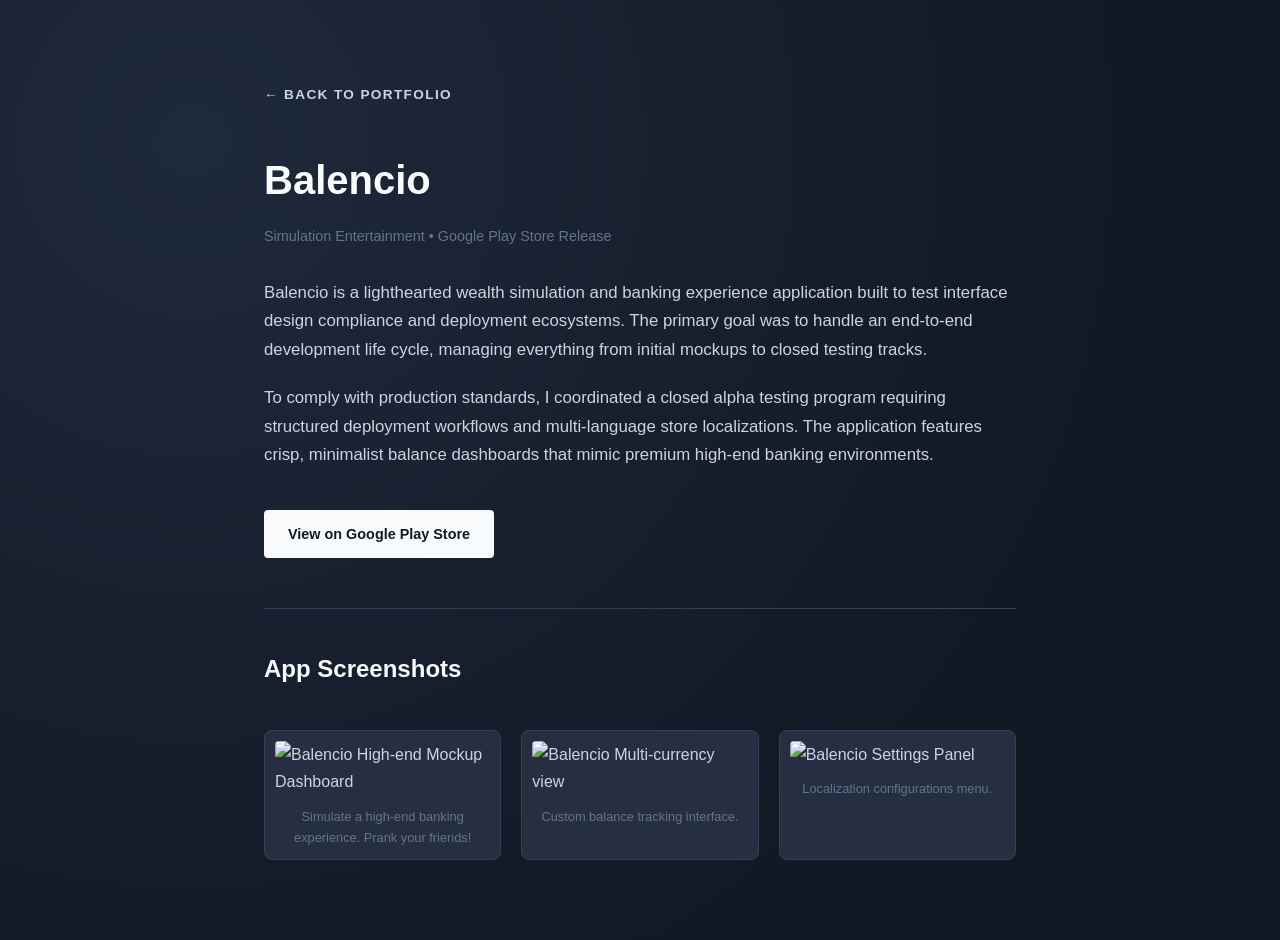
==== balencio.html @ e3d84a9b "Update balencio.html" ====
<!DOCTYPE html>
<html lang="en">
<head>
    <meta charset="UTF-8">
    <meta name="viewport" content="width=device-width, initial-scale=1.0">
    <title>Balencio — Project Detail</title>
    <link rel="stylesheet" href="style.css">
    <style>
        /* Specific overrides for single project pages */
        .project-detail-container {
            max-width: 800px;
            margin: 0 auto;
            padding: 80px 24px;
        }
        .back-link {
            display: inline-block;
            color: var(--text-secondary);
            text-decoration: none;
            font-size: 0.85rem;
            font-weight: 700;
            letter-spacing: 0.1em;
            margin-bottom: 40px;
            transition: color 0.2s;
        }
        .back-link:hover {
            color: var(--text-primary);
        }
        .project-title {
            font-size: 2.5rem;
            color: var(--text-primary);
            margin-bottom: 10px;
        }
        .project-meta {
            color: var(--text-muted);
            font-size: 0.9rem;
            margin-bottom: 30px;
        }
        .project-description p {
            font-size: 1.05rem;
            margin-bottom: 20px;
            color: var(--text-secondary);
        }
        .btn-playstore {
            display: inline-block;
            background-color: var(--text-primary);
            color: var(--bg-color);
            text-decoration: none;
            padding: 12px 24px;
            font-weight: 600;
            border-radius: 4px;
            font-size: 0.9rem;
            margin: 20px 0 50px 0;
            transition: opacity 0.2s;
        }
        .btn-playstore:hover {
            opacity: 0.9;
        }
        .screenshot-grid {
            display: grid;
            grid-template-columns: repeat(auto-fit, minmax(220px, 1fr));
            gap: 20px;
            margin-top: 40px;
        }
        .screenshot-card {
            background-color: var(--card-hover);
            border: 1px solid var(--border-color);
            border-radius: 8px;
            overflow: hidden;
            padding: 10px;
        }
        .screenshot-card img {
            width: 100%;
            height: auto;
            display: block;
            border-radius: 4px;
        }
        .screenshot-caption {
            font-size: 0.8rem;
            color: var(--text-muted);
            text-align: center;
            margin-top: 10px;
        }
    </style>
</head>
<body>
    <div class="project-detail-container">
        <a href="index.html" class="back-link">← BACK TO PORTFOLIO</a>
        
        <h1 class="project-title">Balencio</h1>
        <div class="project-meta">Simulation Entertainment &bull; Google Play Store Release</div>
        
        <div class="project-description">
            <p>
                Balencio is a lighthearted wealth simulation and banking experience application built to test interface design compliance and deployment ecosystems. The primary goal was to handle an end-to-end development life cycle, managing everything from initial mockups to closed testing tracks.
            </p>
            <p>
                To comply with production standards, I coordinated a closed alpha testing program requiring structured deployment workflows and multi-language store localizations. The application features crisp, minimalist balance dashboards that mimic premium high-end banking environments.
            </p>
        </div>

        <!-- Google Play Store Link Button -->
        <a href="https://play.google.com/store/apps/details?id=com.balencio.app" target="_blank" class="btn-playstore">
            View on Google Play Store
        </a>

        <hr style="border: 0; border-top: 1px solid var(--border-color); margin-bottom: 40px;">

        <h2 style="color: var(--text-primary); font-size: 1.5rem; margin-bottom: 20px;">App Screenshots</h2>
        
        <!-- Screenshot Grid (Replace image paths with your actual files) -->
        <div class="screenshot-grid">
            <div class="screenshot-card">
                <img src="assets/balencio-mock1.png" alt="Balencio High-end Mockup Dashboard">
                <div class="screenshot-caption">Simulate a high-end banking experience. Prank your friends!</div>
            </div>
            <div class="screenshot-card">
                <img src="assets/balencio-mock2.png" alt="Balencio Multi-currency view">
                <div class="screenshot-caption">Custom balance tracking interface.</div>
            </div>
            <div class="screenshot-card">
                <img src="assets/balencio-mock3.png" alt="Balencio Settings Panel">
                <div class="screenshot-caption">Localization configurations menu.</div>
            </div>
        </div>
    </div>
</body>
</html>
---- style.css ----
/* ==========================================================================
   1. BASE RESET & ELEGANT SLATE DESIGN TOKENS
   ========================================================================== */
:root {
    --bg-color: #121824;       /* Soft, deep charcoal midnight slate */
    --card-bg: #1e2533;        /* Slightly lighter slate for structural containers */
    --card-hover: #262f42;     /* Medium polished slate for interactive focus */
    --text-primary: #f8fafc;   /* Soft warm white for high-readability headers */
    --text-secondary: #cbd5e1; /* Elegant light silver-gray for body prose */
    --text-muted: #64748b;     /* Balanced muted gray for structural dates/subtext */
    --border-color: #334155;   /* Crisp, subtle dividing gray */
    --border-hover: #475569;   /* Defined accent boundary gray on focus */
}

* {
    box-sizing: border-box;
    margin: 0;
    padding: 0;
}

html {
    scroll-behavior: smooth;
    font-family: -apple-system, BlinkMacSystemFont, "Inter", "Segoe UI", sans-serif;
    background-color: var(--bg-color);
    color: var(--text-secondary);
}

body {
    line-height: 1.7;
    background: radial-gradient(circle at 15% 15%, #1e293b 0%, #121824 70%); /* Ambient gradient glow */
}

/* ==========================================================================
   2. MASTER GRID LAYOUT
   ========================================================================== */
.container {
    max-width: 1200px;
    margin: 0 auto;
    padding: 0 40px;
    display: grid;
    grid-template-columns: 45% 55%;
    gap: 40px;
}

/* ==========================================================================
   3. PROFILE PHOTO STYLING (CENTERED & ENLARGED)
   ========================================================================== */
.profile-photo-container {
    display: block;
    margin-left: 0 !important;   /* Force left alignment */
    margin-right: auto !important;
    margin-bottom: 2rem !important;
    width: 9rem !important;      /* Dramatically scales up the photo container */
    height: 9rem !important;     /* Keeps it a perfect square ratio */
}

.profile-photo {
    width: 100% !important;
    height: 100% !important;
    object-fit: cover !important;
    border-radius: 50% !important; 
    border: 2px solid var(--border-color) !important;
    box-shadow: 0 4px 15px rgba(0, 0, 0, 0.2) !important;
    transition: border-color 0.3s ease;
}

.profile-photo:hover {
    border-color: var(--text-primary) !important;
}

/* ==========================================================================
   4. LEFT COLUMN (STICKY HEADER & NAVIGATION)
   ========================================================================== */
.left-column {
    position: sticky;
    top: 0;
    height: 100vh;
    padding: 90px 0;
    display: flex;
    flex-direction: column;
    justify-content: space-between;
}

.name {
    font-size: 3rem;
    font-weight: 700;
    color: var(--text-primary);
    letter-spacing: -0.04em;
}

.title {
    font-size: 1.2rem;
    color: var(--text-primary);
    margin-top: 10px;
    font-weight: 500;
    letter-spacing: -0.01em;
}

.tagline {
    margin-top: 16px;
    max-width: 340px;
    font-size: 0.95rem;
    color: var(--text-secondary);
}

/* Hover-Lines Navigation System */
.nav-links {
    display: flex;
    flex-direction: column;
    gap: 20px;
    margin-top: 80px;
}

.nav-links a {
    text-decoration: none;
    color: var(--text-muted);
    font-size: 0.75rem;
    font-weight: 700;
    letter-spacing: 0.15em;
    transition: all 0.25s ease;
    display: flex;
    align-items: center;
    gap: 12px;
}

.nav-links a span {
    transition: all 0.25s ease;
}

.nav-links a:hover, 
.nav-links a.active {
    color: var(--text-primary);
}

.nav-links a.active span {
    width: 40px;
    background-color: var(--text-primary);
    padding-left: 20px;
}

.nav-links a:hover span {
    color: var(--text-primary);
    transform: translateX(4px);
}

/* Footer Social Connections */
.socials a {
    color: var(--text-muted);
    text-decoration: none;
    margin-right: 24px;
    font-size: 0.85rem;
    font-weight: 500;
    transition: color 0.2s ease;
}

.socials a:hover {
    color: var(--text-primary);
}

/* ==========================================================================
   5. RIGHT COLUMN (SCROLLABLE REVIEWS)
   ========================================================================== */
.right-column {
    padding: 90px 0;
    display: flex;
    flex-direction: column;
    gap: 100px;
}

.content-section strong {
    color: var(--text-primary);
    font-weight: 600;
}

#about p {
    margin-bottom: 24px;
    font-size: 1.05rem;
}

/* ==========================================================================
   6. UNIFIED COMPONENT CARDS (EXPERIENCE & PROJECTS)
   ========================================================================== */
.card {
    display: grid;
    grid-template-columns: 28% 72%;
    gap: 16px;
    padding: 24px;
    border-radius: 8px;
    background-color: transparent;
    transition: all 0.3s cubic-bezier(0.25, 0.46, 0.45, 0.94);
    margin-bottom: 12px;
    border: 1px solid transparent;
    cursor: pointer;
}

.card:hover {
    background-color: var(--card-bg);
    border-color: var(--border-color);
    transform: translateY(-3px);
    box-shadow: 0 10px 25px -10px rgba(2, 6, 23, 0.4);
}

.card-date {
    font-size: 0.75rem;
    font-weight: 600;
    text-transform: uppercase;
    letter-spacing: 0.05em;
    padding-top: 4px;
    color: var(--text-muted);
}

.card-content h3 {
    color: var(--text-primary);
    font-size: 1.1rem;
    font-weight: 500;
    margin-bottom: 8px;
    display: flex;
    align-items: center;
    gap: 4px;
    transition: color 0.2s ease;
}

.card-content h3 span {
    font-size: 0.85rem;
    transition: transform 0.2s ease;
}

.card:hover .card-content h3 span {
    transform: translate(3px, -3px);
}

.card-content p {
    font-size: 0.925rem;
    color: var(--text-secondary);
    margin-bottom: 16px;
}

/* Experience Block Lists */
.role-bullets {
    margin-bottom: 16px;
    padding-left: 16px;
    font-size: 0.925rem;
    color: var(--text-secondary);
}

.role-bullets li {
    margin-bottom: 6px;
}

.role-bullets li::marker {
    color: var(--border-hover); 
}

/* Badge Layout Templates */
.tags {
    display: flex;
    flex-wrap: wrap;
    gap: 8px;
}

.tags span {
    background-color: rgba(51, 65, 85, 0.4); 
    color: var(--text-primary);               
    border: 1px solid var(--border-color);
    font-size: 0.725rem;
    font-weight: 500;
    padding: 4px 12px;
    border-radius: 100px;
    letter-spacing: 0.02em;
    transition: border-color 0.2s ease;
}

.card:hover .tags span {
    border-color: var(--border-hover); 
}

.site-footer {
    font-size: 0.8rem;
    color: var(--text-muted);
    margin-top: 20px;
}

/* ==========================================================================
   7. RESPONSIVE ADAPTIVE LAYER (MOBILE & TABLET)
   ========================================================================== */
@media (max-width: 900px) {
    .container {
        grid-template-columns: 1fr;
        padding: 0 24px;
    }
    
    .left-column {
        position: relative;
        height: auto;
        padding: 60px 0 20px 0;
    }
    
    .profile-photo-container {
        width: 96px; /* Scaled cleanly for smaller viewports */
        height: 96px;
        margin-bottom: 16px;
    }
    
    .nav-links {
        display: none; 
    }
    
    .right-column {
        padding: 20px 0 60px 0;
        gap: 60px;
    }
    
    .card {
        grid-template-columns: 1fr;
        padding: 16px 0;
    }
    
    .card:hover {
        background-color: transparent;
        transform: none;
        box-shadow: none;
        border-color: transparent;
    }
}
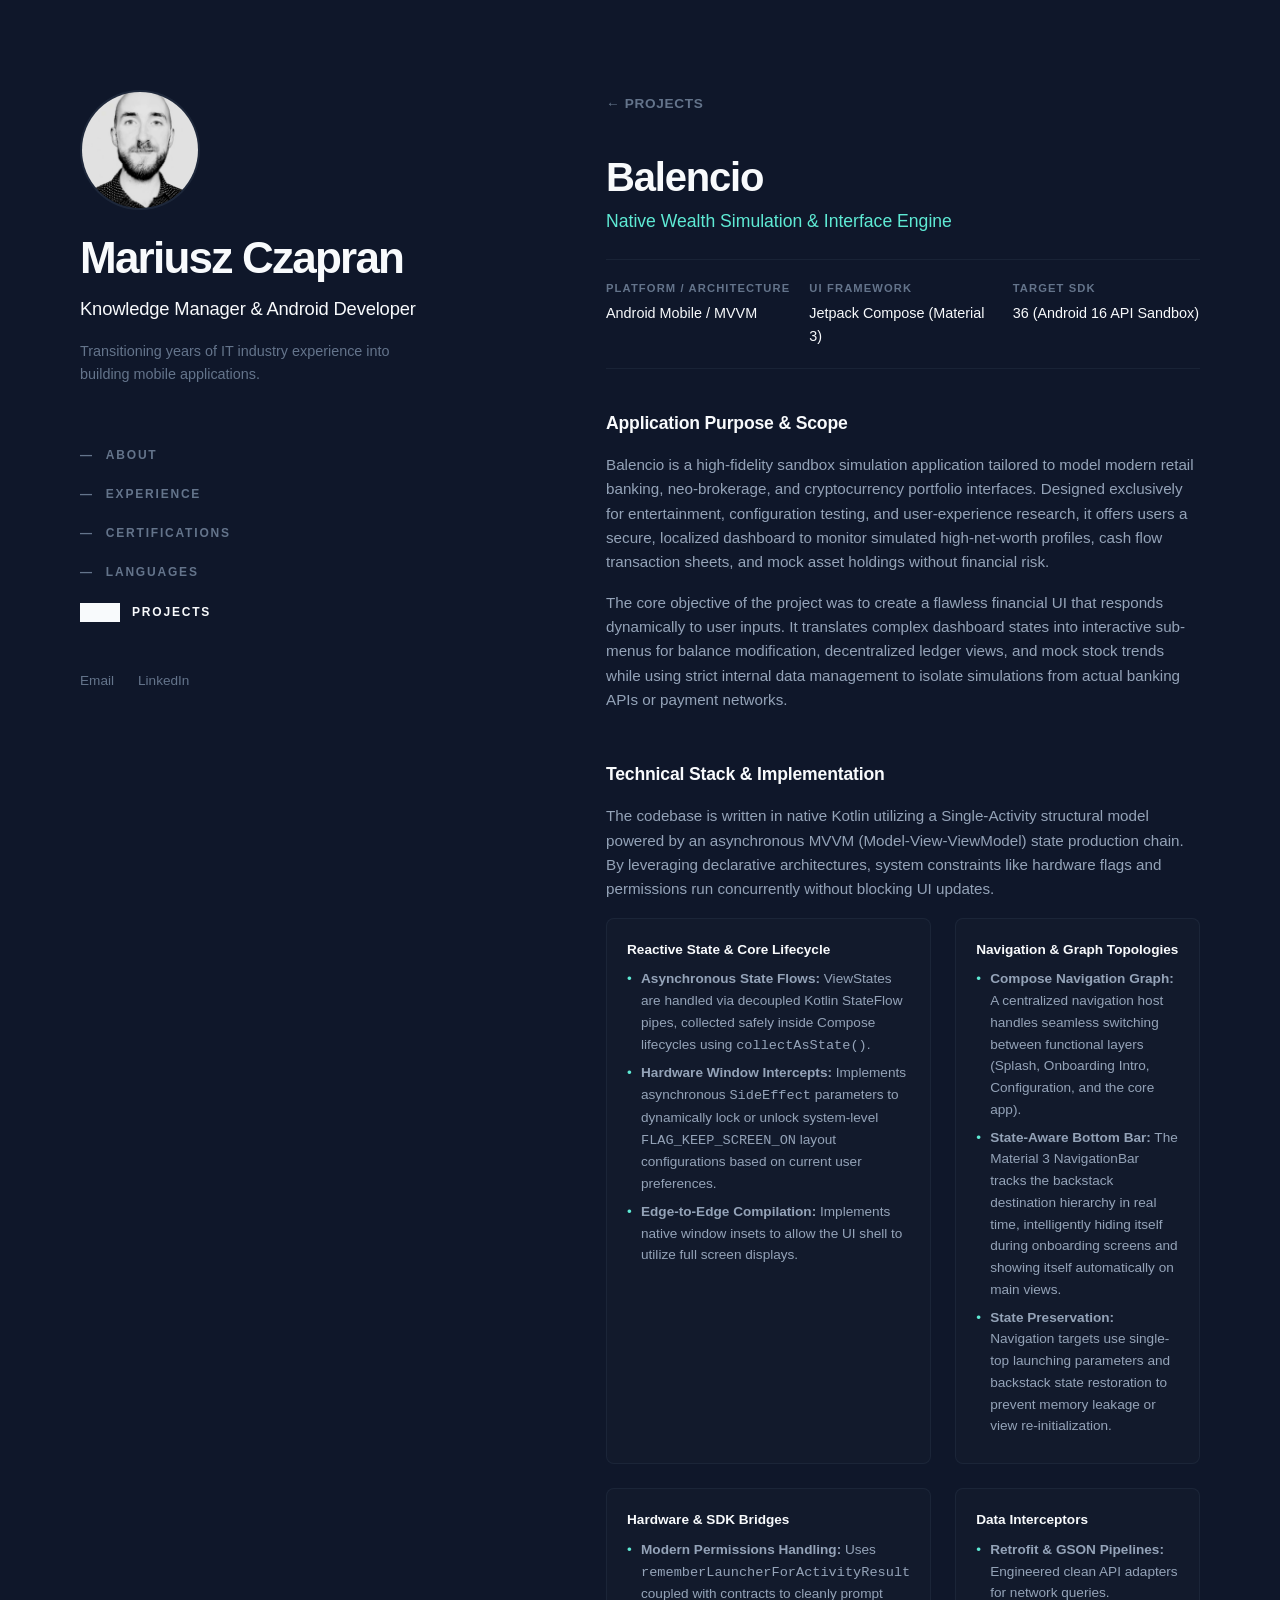
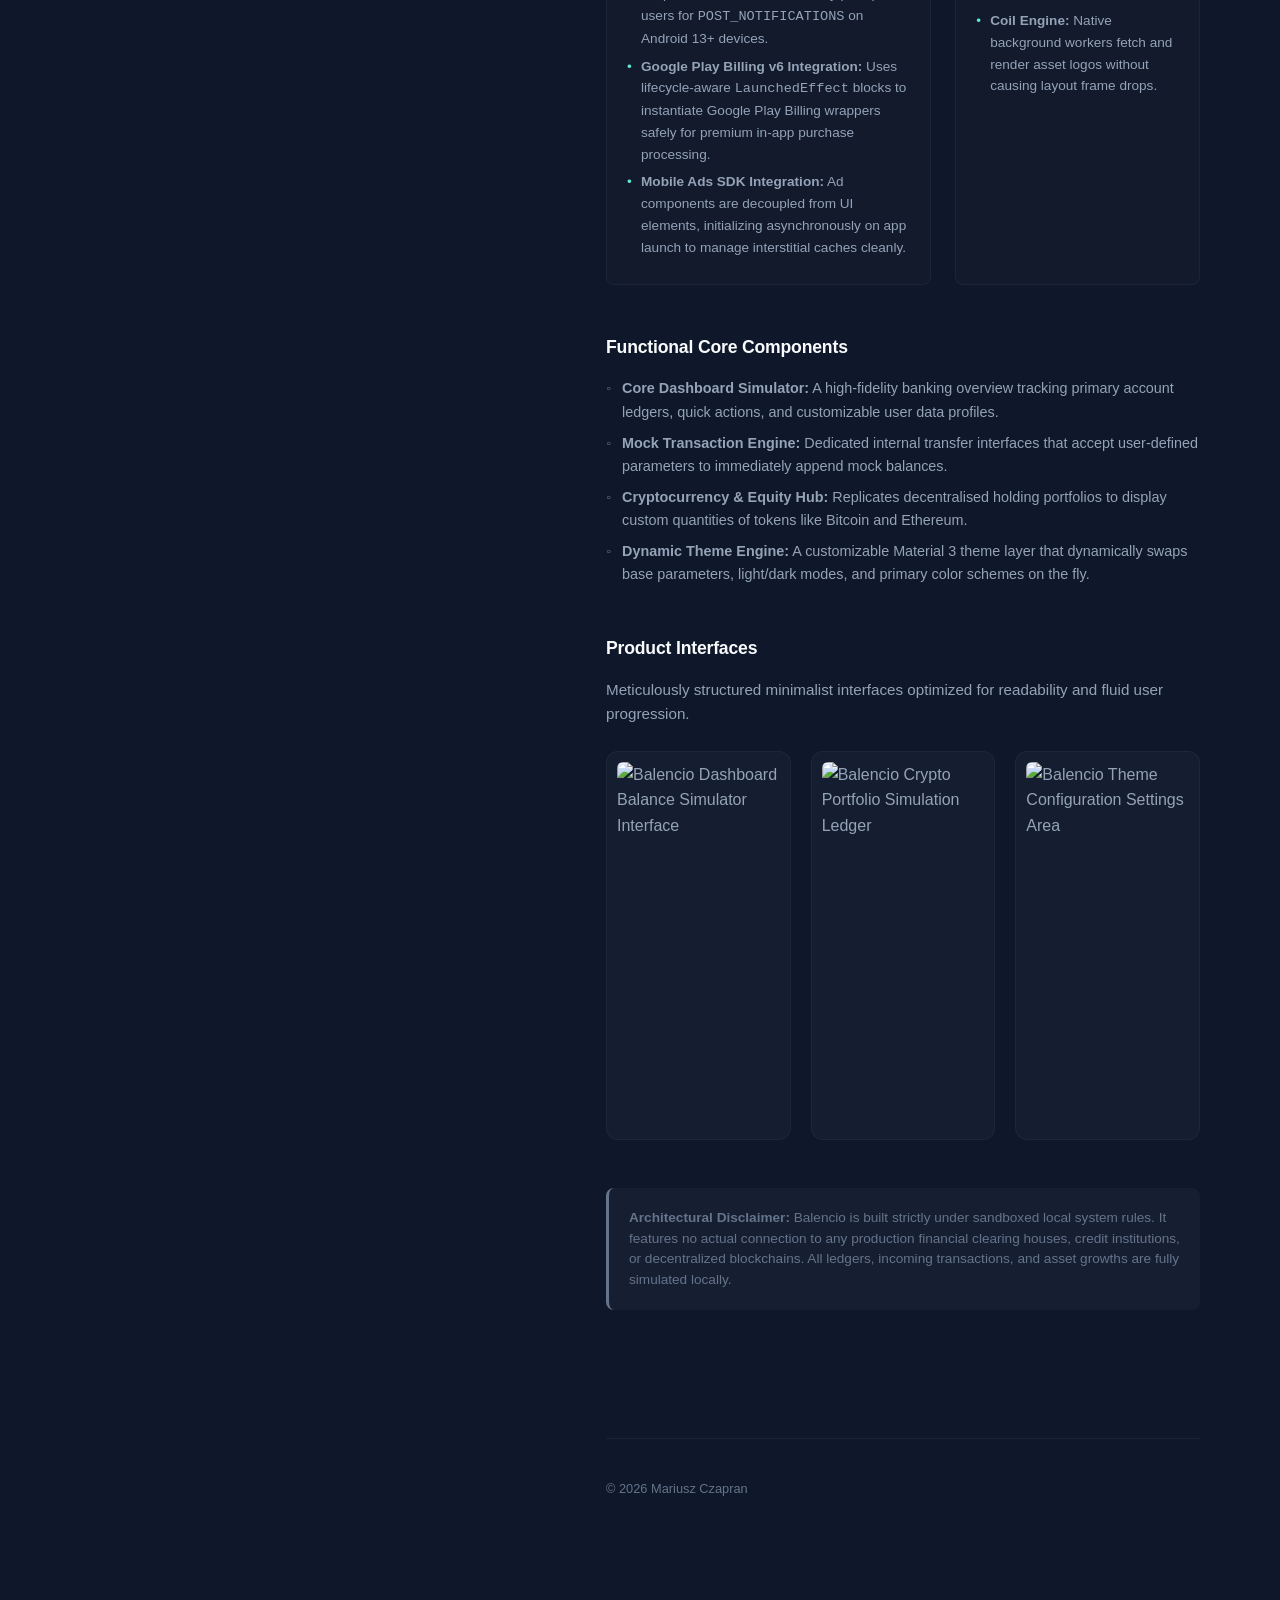
==== commit a4b8abb2: "Update balencio.html" ====
--- a/balencio.html
+++ b/balencio.html
@@ -3,125 +3,288 @@
 <head>
     <meta charset="UTF-8">
     <meta name="viewport" content="width=device-width, initial-scale=1.0">
-    <title>Balencio — Project Detail</title>
+    <title>Balencio — Project Case Study</title>
     <link rel="stylesheet" href="style.css">
     <style>
-        /* Specific overrides for single project pages */
-        .project-detail-container {
-            max-width: 800px;
-            margin: 0 auto;
-            padding: 80px 24px;
-        }
-        .back-link {
-            display: inline-block;
-            color: var(--text-secondary);
+        /* Project Page Specific Layout Overrides */
+        .project-back-link {
+            display: inline-flex;
+            align-items: center;
+            gap: 8px;
+            color: var(--text-muted);
             text-decoration: none;
             font-size: 0.85rem;
-            font-weight: 700;
-            letter-spacing: 0.1em;
+            font-weight: 600;
+            letter-spacing: 0.05em;
             margin-bottom: 40px;
-            transition: color 0.2s;
-        }
-        .back-link:hover {
+            transition: color 0.2s ease;
+        }
+        .project-back-link:hover {
             color: var(--text-primary);
         }
         .project-title {
             font-size: 2.5rem;
             color: var(--text-primary);
-            margin-bottom: 10px;
-        }
-        .project-meta {
+            font-weight: 700;
+            letter-spacing: -0.03em;
+            line-height: 1.1;
+            margin-bottom: 8px;
+        }
+        .project-subtitle {
+            font-size: 1.1rem;
+            color: var(--accent-color);
+            font-weight: 500;
+            margin-bottom: 24px;
+        }
+        .meta-details-grid {
+            display: grid;
+            grid-template-columns: repeat(3, 1fr);
+            gap: 16px;
+            padding: 20px 0;
+            border-top: 1px solid var(--border-color);
+            border-bottom: 1px solid var(--border-color);
+            margin-bottom: 40px;
+        }
+        .meta-item h4 {
+            font-size: 0.7rem;
+            letter-spacing: 0.1em;
+            text-transform: uppercase;
             color: var(--text-muted);
+            margin-bottom: 4px;
+        }
+        .meta-item p {
             font-size: 0.9rem;
-            margin-bottom: 30px;
-        }
-        .project-description p {
-            font-size: 1.05rem;
-            margin-bottom: 20px;
+            color: var(--text-primary);
+            font-weight: 500;
+        }
+        .project-section {
+            margin-bottom: 48px;
+        }
+        .project-section h3 {
+            font-size: 1.1rem;
+            color: var(--text-primary);
+            font-weight: 600;
+            margin-bottom: 16px;
+            letter-spacing: -0.01em;
+        }
+        .project-section p {
+            font-size: 0.95rem;
             color: var(--text-secondary);
-        }
-        .btn-playstore {
-            display: inline-block;
-            background-color: var(--text-primary);
-            color: var(--bg-color);
-            text-decoration: none;
-            padding: 12px 24px;
-            font-weight: 600;
-            border-radius: 4px;
-            font-size: 0.9rem;
-            margin: 20px 0 50px 0;
-            transition: opacity 0.2s;
-        }
-        .btn-playstore:hover {
-            opacity: 0.9;
-        }
-        .screenshot-grid {
+            margin-bottom: 16px;
+        }
+        .screenshot-gallery {
             display: grid;
-            grid-template-columns: repeat(auto-fit, minmax(220px, 1fr));
+            grid-template-columns: repeat(3, 1fr);
             gap: 20px;
-            margin-top: 40px;
-        }
-        .screenshot-card {
+            margin-top: 24px;
+        }
+        .screenshot-frame {
             background-color: var(--card-hover);
             border: 1px solid var(--border-color);
+            border-radius: 12px;
+            padding: 10px;
+            transition: border-color 0.3s ease;
+            display: flex;
+            justify-content: center;
+            align-items: center;
+            overflow: hidden;
+            aspect-ratio: 9 / 19;
+        }
+        .screenshot-frame:hover {
+            border-color: var(--border-hover);
+        }
+        .screenshot-frame img {
+            width: 100%;
+            height: 100%;
+            object-fit: cover;
+            border-radius: 6px;
+        }
+        .tech-spec-grid {
+            display: grid;
+            grid-template-columns: 1fr 1fr;
+            gap: 24px;
+            margin-top: 16px;
+        }
+        .spec-card {
+            background: rgba(30, 41, 59, 0.2);
+            border: 1px solid var(--border-color);
             border-radius: 8px;
-            overflow: hidden;
-            padding: 10px;
-        }
-        .screenshot-card img {
-            width: 100%;
-            height: auto;
-            display: block;
-            border-radius: 4px;
-        }
-        .screenshot-caption {
-            font-size: 0.8rem;
-            color: var(--text-muted);
-            text-align: center;
-            margin-top: 10px;
+            padding: 20px;
+        }
+        .spec-card h5 {
+            font-size: 0.85rem;
+            color: var(--text-primary);
+            margin-bottom: 8px;
+            font-weight: 600;
+        }
+        .spec-card ul {
+            list-style: none;
+            padding: 0;
+        }
+        .spec-card ul li {
+            font-size: 0.85rem;
+            color: var(--text-secondary);
+            margin-bottom: 6px;
+            padding-left: 14px;
+            position: relative;
+        }
+        .spec-card ul li::before {
+            content: "•";
+            color: var(--accent-color);
+            position: absolute;
+            left: 0;
+        }
+        @media (max-width: 900px) {
+            .meta-details-grid { grid-template-columns: 1fr; gap: 20px; }
+            .tech-spec-grid { grid-template-columns: 1fr; }
+            .screenshot-gallery { grid-template-columns: 1fr; }
         }
     </style>
 </head>
 <body>
-    <div class="project-detail-container">
-        <a href="index.html" class="back-link">← BACK TO PORTFOLIO</a>
-        
-        <h1 class="project-title">Balencio</h1>
-        <div class="project-meta">Simulation Entertainment &bull; Google Play Store Release</div>
-        
-        <div class="project-description">
-            <p>
-                Balencio is a lighthearted wealth simulation and banking experience application built to test interface design compliance and deployment ecosystems. The primary goal was to handle an end-to-end development life cycle, managing everything from initial mockups to closed testing tracks.
-            </p>
-            <p>
-                To comply with production standards, I coordinated a closed alpha testing program requiring structured deployment workflows and multi-language store localizations. The application features crisp, minimalist balance dashboards that mimic premium high-end banking environments.
-            </p>
-        </div>
-
-        <!-- Google Play Store Link Button -->
-        <a href="https://play.google.com/store/apps/details?id=com.balencio.app" target="_blank" class="btn-playstore">
-            View on Google Play Store
-        </a>
-
-        <hr style="border: 0; border-top: 1px solid var(--border-color); margin-bottom: 40px;">
-
-        <h2 style="color: var(--text-primary); font-size: 1.5rem; margin-bottom: 20px;">App Screenshots</h2>
-        
-        <!-- Screenshot Grid (Replace image paths with your actual files) -->
-        <div class="screenshot-grid">
-            <div class="screenshot-card">
-                <img src="assets/balencio-mock1.png" alt="Balencio High-end Mockup Dashboard">
-                <div class="screenshot-caption">Simulate a high-end banking experience. Prank your friends!</div>
+    <div class="container">
+        <!-- LEFT COLUMN: Fixed Header & Navigation -->
+        <header class="left-column">
+            <div class="header-main-content">
+                <div class="profile-photo-container">
+                    <img src="profile.jpg" alt="Mariusz Czapran" class="profile-photo">
+                </div>
+                <h1 class="name">Mariusz Czapran</h1>
+                <h2 class="title">Knowledge Manager & Android Developer</h2>
+                <p class="tagline">Transitioning years of IT industry experience into building mobile applications.</p>
+                
+                <nav class="nav-links">
+                    <a href="index.html#about"><span>—</span> ABOUT</a>
+                    <a href="index.html#experience"><span>—</span> EXPERIENCE</a>
+                    <a href="index.html#certificates"><span>—</span> CERTIFICATIONS</a>
+                    <a href="index.html#languages"><span>—</span> LANGUAGES</a>
+                    <a href="index.html#projects" class="active"><span>—</span> PROJECTS</a>
+                </nav>
+
+                <div class="sidebar-socials">
+                    <a href="mailto:marius.czapran@gmail.com">Email</a>
+                    <a href="https://www.linkedin.com/in/mariusz-czapran-a88204319/" target="_blank">LinkedIn</a>
+                </div>
             </div>
-            <div class="screenshot-card">
-                <img src="assets/balencio-mock2.png" alt="Balencio Multi-currency view">
-                <div class="screenshot-caption">Custom balance tracking interface.</div>
+        </header>
+
+        <!-- RIGHT COLUMN: Case Study Presentation -->
+        <main class="right-column">
+            <div>
+                <a href="index.html#projects" class="project-back-link">← PROJECTS</a>
+                <h1 class="project-title">Balencio</h1>
+                <div class="project-subtitle">Native Wealth Simulation & Interface Engine</div>
+                
+                <div class="meta-details-grid">
+                    <div class="meta-item">
+                        <h4>Platform / Architecture</h4>
+                        <p>Android Mobile / MVVM</p>
+                    </div>
+                    <div class="meta-item">
+                        <h4>UI Framework</h4>
+                        <p>Jetpack Compose (Material 3)</p>
+                    </div>
+                    <div class="meta-item">
+                        <h4>Target SDK</h4>
+                        <p>36 (Android 16 API Sandbox)</p>
+                    </div>
+                </div>
+
+                <!-- PURPOSE & OVERVIEW -->
+                <div class="project-section">
+                    <h3>Application Purpose & Scope</h3>
+                    <p>
+                        Balencio is a high-fidelity sandbox simulation application tailored to model modern retail banking, neo-brokerage, and cryptocurrency portfolio interfaces. Designed exclusively for entertainment, configuration testing, and user-experience research, it offers users a secure, localized dashboard to monitor simulated high-net-worth profiles, cash flow transaction sheets, and mock asset holdings without financial risk.
+                    </p>
+                    <p>
+                        The core objective of the project was to create a flawless financial UI that responds dynamically to user inputs. It translates complex dashboard states into interactive sub-menus for balance modification, decentralized ledger views, and mock stock trends while using strict internal data management to isolate simulations from actual banking APIs or payment networks.
+                    </p>
+                </div>
+
+                <!-- TECHNICAL ARCHITECTURE Breakdown from Source Code -->
+                <div class="project-section">
+                    <h3>Technical Stack & Implementation</h3>
+                    <p>
+                        The codebase is written in native Kotlin utilizing a Single-Activity structural model powered by an asynchronous MVVM (Model-View-ViewModel) state production chain. By leveraging declarative architectures, system constraints like hardware flags and permissions run concurrently without blocking UI updates.
+                    </p>
+
+                    <div class="tech-spec-grid">
+                        <div class="spec-card">
+                            <h5>Reactive State & Core Lifecycle</h5>
+                            <ul>
+                                <li><strong>Asynchronous State Flows:</strong> ViewStates are handled via decoupled Kotlin StateFlow pipes, collected safely inside Compose lifecycles using <code>collectAsState()</code>.</li>
+                                <li><strong>Hardware Window Intercepts:</strong> Implements asynchronous <code>SideEffect</code> parameters to dynamically lock or unlock system-level <code>FLAG_KEEP_SCREEN_ON</code> layout configurations based on current user preferences.</li>
+                                <li><strong>Edge-to-Edge Compilation:</strong> Implements native window insets to allow the UI shell to utilize full screen displays.</li>
+                            </ul>
+                        </div>
+                        <div class="spec-card">
+                            <h5>Navigation & Graph Topologies</h5>
+                            <ul>
+                                <li><strong>Compose Navigation Graph:</strong> A centralized navigation host handles seamless switching between functional layers (Splash, Onboarding Intro, Configuration, and the core app).</li>
+                                <li><strong>State-Aware Bottom Bar:</strong> The Material 3 NavigationBar tracks the backstack destination hierarchy in real time, intelligently hiding itself during onboarding screens and showing itself automatically on main views.</li>
+                                <li><strong>State Preservation:</strong> Navigation targets use single-top launching parameters and backstack state restoration to prevent memory leakage or view re-initialization.</li>
+                            </ul>
+                        </div>
+                        <div class="spec-card">
+                            <h5>Hardware & SDK Bridges</h5>
+                            <ul>
+                                <li><strong>Modern Permissions Handling:</strong> Uses <code>rememberLauncherForActivityResult</code> coupled with contracts to cleanly prompt users for <code>POST_NOTIFICATIONS</code> on Android 13+ devices.</li>
+                                <li><strong>Google Play Billing v6 Integration:</strong> Uses lifecycle-aware <code>LaunchedEffect</code> blocks to instantiate Google Play Billing wrappers safely for premium in-app purchase processing.</li>
+                                <li><strong>Mobile Ads SDK Integration:</strong> Ad components are decoupled from UI elements, initializing asynchronously on app launch to manage interstitial caches cleanly.</li>
+                            </ul>
+                        </div>
+                        <div class="spec-card">
+                            <h5>Data Interceptors</h5>
+                            <ul>
+                                <li><strong>Retrofit & GSON Pipelines:</strong> Engineered clean API adapters for network queries.</li>
+                                <li><strong>Coil Engine:</strong> Native background workers fetch and render asset logos without causing layout frame drops.</li>
+                            </ul>
+                        </div>
+                    </div>
+                </div>
+
+                <!-- FUNCTIONAL FEATURE MODULES -->
+                <div class="project-section">
+                    <h3>Functional Core Components</h3>
+                    <ul class="role-bullets">
+                        <li><strong>Core Dashboard Simulator:</strong> A high-fidelity banking overview tracking primary account ledgers, quick actions, and customizable user data profiles.</li>
+                        <li><strong>Mock Transaction Engine:</strong> Dedicated internal transfer interfaces that accept user-defined parameters to immediately append mock balances.</li>
+                        <li><strong>Cryptocurrency & Equity Hub:</strong> Replicates decentralised holding portfolios to display custom quantities of tokens like Bitcoin and Ethereum.</li>
+                        <li><strong>Dynamic Theme Engine:</strong> A customizable Material 3 theme layer that dynamically swaps base parameters, light/dark modes, and primary color schemes on the fly.</li>
+                    </ul>
+                </div>
+
+                <!-- GRAPHICAL INTERFACE SCREENSHOTS -->
+                <div class="project-section">
+                    <h3>Product Interfaces</h3>
+                    <p>Meticulously structured minimalist interfaces optimized for readability and fluid user progression.</p>
+                    
+                    <div class="screenshot-gallery">
+                        <div class="screenshot-frame">
+                            <img src="balencio_screen1.jpg" alt="Balencio Dashboard Balance Simulator Interface">
+                        </div>
+                        <div class="screenshot-frame">
+                            <img src="balencio_screen2.jpg" alt="Balencio Crypto Portfolio Simulation Ledger">
+                        </div>
+                        <div class="screenshot-frame">
+                            <img src="balencio_screen3.jpg" alt="Balencio Theme Configuration Settings Area">
+                        </div>
+                    </div>
+                </div>
+
+                <div class="project-section" style="margin-top: 40px; padding: 20px; background-color: rgba(148,163,184,0.05); border-radius: 8px; border-left: 3px solid var(--text-muted);">
+                    <p style="font-size: 0.85rem; color: var(--text-muted); margin: 0; line-height: 1.5;">
+                        <strong>Architectural Disclaimer:</strong> Balencio is built strictly under sandboxed local system rules. It features no actual connection to any production financial clearing houses, credit institutions, or decentralized blockchains. All ledgers, incoming transactions, and asset growths are fully simulated locally.
+                    </p>
+                </div>
+
             </div>
-            <div class="screenshot-card">
-                <img src="assets/balencio-mock3.png" alt="Balencio Settings Panel">
-                <div class="screenshot-caption">Localization configurations menu.</div>
-            </div>
-        </div>
+
+            <!-- FOOTER -->
+            <footer class="site-footer">
+                <p>© 2026 Mariusz Czapran</p>
+            </footer>
+        </main>
     </div>
 </body>
 </html>
--- a/style.css
+++ b/style.css
@@ -1,114 +1,109 @@
 /* ==========================================================================
-   1. BASE RESET & ELEGANT SLATE DESIGN TOKENS
+   1. DESIGN SYSTEM VARIABLES & RESET
    ========================================================================== */
 :root {
-    --bg-color: #121824;       /* Soft, deep charcoal midnight slate */
-    --card-bg: #1e2533;        /* Slightly lighter slate for structural containers */
-    --card-hover: #262f42;     /* Medium polished slate for interactive focus */
-    --text-primary: #f8fafc;   /* Soft warm white for high-readability headers */
-    --text-secondary: #cbd5e1; /* Elegant light silver-gray for body prose */
-    --text-muted: #64748b;     /* Balanced muted gray for structural dates/subtext */
-    --border-color: #334155;   /* Crisp, subtle dividing gray */
-    --border-hover: #475569;   /* Defined accent boundary gray on focus */
+    --bg-color: #0f172a;          /* Deep slate background */
+    --text-primary: #f8fafc;      /* Crisp white/light gray headings */
+    --text-secondary: #94a3b8;    /* Soft gray body text */
+    --text-muted: #64748b;        /* Low-contrast nav/metadata text */
+    --accent-color: #5eead4;      /* Modern teal spotlight color */
+    --card-hover: rgba(30, 41, 59, 0.4); 
+    --border-color: rgba(51, 65, 85, 0.3);
+    --border-hover: rgba(148, 163, 184, 0.2);
 }
 
 * {
-    box-sizing: border-box;
     margin: 0;
     padding: 0;
+    box-sizing: border-box;
 }
 
 html {
     scroll-behavior: smooth;
-    font-family: -apple-system, BlinkMacSystemFont, "Inter", "Segoe UI", sans-serif;
+}
+
+body {
     background-color: var(--bg-color);
     color: var(--text-secondary);
-}
-
-body {
-    line-height: 1.7;
-    background: radial-gradient(circle at 15% 15%, #1e293b 0%, #121824 70%); /* Ambient gradient glow */
-}
-
-/* ==========================================================================
-   2. MASTER GRID LAYOUT
+    font-family: -apple-system, BlinkMacSystemFont, "Segoe UI", Roboto, Helvetica, Arial, sans-serif;
+    line-height: 1.6;
+    -webkit-font-smoothing: antialiased;
+    -moz-osx-font-smoothing: grayscale;
+}
+
+/* ==========================================================================
+   2. CORE LAYOUT GRID
    ========================================================================== */
 .container {
     max-width: 1200px;
     margin: 0 auto;
     padding: 0 40px;
-    display: grid;
-    grid-template-columns: 45% 55%;
+    display: flex;
     gap: 40px;
 }
 
 /* ==========================================================================
-   3. PROFILE PHOTO STYLING (CENTERED & ENLARGED)
-   ========================================================================== */
-.profile-photo-container {
-    display: block;
-    margin-left: 0 !important;   /* Force left alignment */
-    margin-right: auto !important;
-    margin-bottom: 2rem !important;
-    width: 9rem !important;      /* Dramatically scales up the photo container */
-    height: 9rem !important;     /* Keeps it a perfect square ratio */
-}
-
-.profile-photo {
-    width: 100% !important;
-    height: 100% !important;
-    object-fit: cover !important;
-    border-radius: 50% !important; 
-    border: 2px solid var(--border-color) !important;
-    box-shadow: 0 4px 15px rgba(0, 0, 0, 0.2) !important;
-    transition: border-color 0.3s ease;
-}
-
-.profile-photo:hover {
-    border-color: var(--text-primary) !important;
-}
-
-/* ==========================================================================
-   4. LEFT COLUMN (STICKY HEADER & NAVIGATION)
+   3. LEFT COLUMN (MINIMAL STICKY HEADER)
    ========================================================================== */
 .left-column {
     position: sticky;
     top: 0;
+    width: 45%;
     height: 100vh;
     padding: 90px 0;
     display: flex;
     flex-direction: column;
-    justify-content: space-between;
+    justify-content: flex-start;
+}
+
+.profile-photo-container {
+    width: 120px;
+    height: 120px;
+    border-radius: 50%;
+    overflow: hidden;
+    border: 2px solid var(--border-color);
+    margin-bottom: 24px;
+    background-color: var(--card-hover);
+}
+
+.profile-photo {
+    width: 100%;
+    height: 100%;
+    object-fit: cover;
 }
 
 .name {
-    font-size: 3rem;
+    font-size: 2.75rem;
     font-weight: 700;
     color: var(--text-primary);
     letter-spacing: -0.04em;
+    line-height: 1.1;
 }
 
 .title {
-    font-size: 1.2rem;
-    color: var(--text-primary);
-    margin-top: 10px;
+    font-size: 1.15rem;
+    color: var(--text-primary);
+    margin-top: 12px;
     font-weight: 500;
     letter-spacing: -0.01em;
 }
 
 .tagline {
     margin-top: 16px;
-    max-width: 340px;
-    font-size: 0.95rem;
-    color: var(--text-secondary);
-}
-
-/* Hover-Lines Navigation System */
+    max-width: 320px;
+    font-size: 0.9rem;
+    color: var(--text-muted);
+}
+
+/* Sidebar Component Navigation Links */
+.header-main-content .nav-links {
+    margin-top: 60px;
+}
+
 .nav-links {
     display: flex;
     flex-direction: column;
     gap: 20px;
-    margin-top: 80px;
 }
 
 .nav-links a {
@@ -135,89 +130,98 @@
 .nav-links a.active span {
     width: 40px;
     background-color: var(--text-primary);
-    padding-left: 20px;
 }
 
 .nav-links a:hover span {
-    color: var(--text-primary);
     transform: translateX(4px);
 }
 
-/* Footer Social Connections */
-.socials a {
+/* ==========================================================================
+   3a. SIDEBAR SOCIAL LINKS (BELOW MENU)
+   ========================================================================== */
+.sidebar-socials {
+    margin-top: 48px; /* Balanced spacing directly under the menu */
+    display: flex;
+    gap: 24px;
+}
+
+.sidebar-socials a {
     color: var(--text-muted);
     text-decoration: none;
-    margin-right: 24px;
     font-size: 0.85rem;
     font-weight: 500;
     transition: color 0.2s ease;
 }
 
-.socials a:hover {
-    color: var(--text-primary);
-}
-
-/* ==========================================================================
-   5. RIGHT COLUMN (SCROLLABLE REVIEWS)
+.sidebar-socials a:hover {
+    color: var(--text-primary);
+}
+
+/* ==========================================================================
+   4. RIGHT COLUMN (SCROLLABLE STRUCTURAL CONTENT)
    ========================================================================== */
 .right-column {
+    width: 55%;
     padding: 90px 0;
     display: flex;
     flex-direction: column;
-    gap: 100px;
-}
-
-.content-section strong {
-    color: var(--text-primary);
-    font-weight: 600;
-}
-
-#about p {
-    margin-bottom: 24px;
-    font-size: 1.05rem;
-}
-
-/* ==========================================================================
-   6. UNIFIED COMPONENT CARDS (EXPERIENCE & PROJECTS)
+    gap: 80px; /* Clean breathing room between main content areas */
+}
+
+.content-section {
+    scroll-margin-top: 90px;
+}
+
+/* ==========================================================================
+   5. THE EXPERIENCE/CREDENTIAL GRID CARD COMPONENT
    ========================================================================== */
 .card {
     display: grid;
-    grid-template-columns: 28% 72%;
+    grid-template-columns: 1fr 3fr;
     gap: 16px;
     padding: 24px;
+    margin-bottom: 12px;
     border-radius: 8px;
-    background-color: transparent;
-    transition: all 0.3s cubic-bezier(0.25, 0.46, 0.45, 0.94);
-    margin-bottom: 12px;
     border: 1px solid transparent;
+    transition: all 0.25s cubic-bezier(0.4, 0, 0.2, 1);
     cursor: pointer;
 }
 
+/* Hover Accent Overlay States */
 .card:hover {
-    background-color: var(--card-bg);
-    border-color: var(--border-color);
-    transform: translateY(-3px);
-    box-shadow: 0 10px 25px -10px rgba(2, 6, 23, 0.4);
-}
-
+    background-color: var(--card-hover);
+    border-color: var(--border-hover);
+    box-shadow: 0 4px 20px rgba(2, 6, 23, 0.2);
+}
+
+/* Non-link variant modifiers (Certifications & Languages) */
+.card.unclickable {
+    cursor: default;
+}
+
+/* Card Typography */
 .card-date {
     font-size: 0.75rem;
     font-weight: 600;
     text-transform: uppercase;
     letter-spacing: 0.05em;
+    color: var(--text-muted);
     padding-top: 4px;
-    color: var(--text-muted);
 }
 
 .card-content h3 {
-    color: var(--text-primary);
-    font-size: 1.1rem;
-    font-weight: 500;
-    margin-bottom: 8px;
+    font-size: 1rem;
+    font-weight: 600;
+    color: var(--text-primary);
     display: flex;
     align-items: center;
-    gap: 4px;
+    gap: 6px;
+    line-height: 1.3;
     transition: color 0.2s ease;
+}
+
+.card:hover:not(.unclickable) h3 {
+    color: var(--accent-color);
 }
 
 .card-content h3 span {
@@ -225,100 +229,116 @@
     transition: transform 0.2s ease;
 }
 
-.card:hover .card-content h3 span {
-    transform: translate(3px, -3px);
+.card:hover h3 span {
+    transform: translate(2px, -2px);
 }
 
 .card-content p {
-    font-size: 0.925rem;
+    font-size: 0.9rem;
+    margin-top: 10px;
     color: var(--text-secondary);
-    margin-bottom: 16px;
-}
-
-/* Experience Block Lists */
+}
+
+/* Bulleted Role Formats */
 .role-bullets {
-    margin-bottom: 16px;
+    margin-top: 12px;
+    list-style-type: none;
+    display: flex;
+    flex-direction: column;
+    gap: 8px;
+}
+
+.role-bullets li {
+    font-size: 0.9rem;
+    color: var(--text-secondary);
+    position: relative;
     padding-left: 16px;
-    font-size: 0.925rem;
-    color: var(--text-secondary);
-}
-
-.role-bullets li {
-    margin-bottom: 6px;
-}
-
-.role-bullets li::marker {
-    color: var(--border-hover); 
-}
-
-/* Badge Layout Templates */
+}
+
+.role-bullets li::before {
+    content: "◦";
+    position: absolute;
+    left: 0;
+    color: var(--text-muted);
+}
+
+/* Pill Badge Architecture */
 .tags {
     display: flex;
     flex-wrap: wrap;
     gap: 8px;
+    margin-top: 16px;
 }
 
 .tags span {
-    background-color: rgba(51, 65, 85, 0.4); 
-    color: var(--text-primary);               
-    border: 1px solid var(--border-color);
-    font-size: 0.725rem;
+    font-family: ui-monospace, SFMono-Regular, Menlo, Monaco, Consolas, monospace;
+    font-size: 0.75rem;
     font-weight: 500;
-    padding: 4px 12px;
-    border-radius: 100px;
-    letter-spacing: 0.02em;
-    transition: border-color 0.2s ease;
-}
-
-.card:hover .tags span {
-    border-color: var(--border-hover); 
-}
-
+    color: var(--accent-color);
+    background-color: rgba(94, 234, 212, 0.1);
+    padding: 4px 10px;
+    border-radius: 9999px;
+}
+
+/* ==========================================================================
+   6. FOOTER DEFINITIONS
+   ========================================================================== */
 .site-footer {
+    margin-top: auto;
+    padding-top: 40px;
+    border-top: 1px solid var(--border-color);
+}
+
+.site-footer p {
     font-size: 0.8rem;
     color: var(--text-muted);
-    margin-top: 20px;
-}
-
-/* ==========================================================================
-   7. RESPONSIVE ADAPTIVE LAYER (MOBILE & TABLET)
+}
+
+/* ==========================================================================
+   7. RESPONSIVE OPTIMIZATION LAYOUTS
    ========================================================================== */
 @media (max-width: 900px) {
     .container {
-        grid-template-columns: 1fr;
+        flex-direction: column;
         padding: 0 24px;
-    }
-    
+        gap: 0;
+    }
+
     .left-column {
-        position: relative;
+        width: 100%;
         height: auto;
         padding: 60px 0 20px 0;
-    }
-    
-    .profile-photo-container {
-        width: 96px; /* Scaled cleanly for smaller viewports */
-        height: 96px;
-        margin-bottom: 16px;
-    }
-    
-    .nav-links {
-        display: none; 
-    }
-    
+        position: relative;
+        top: auto;
+    }
+
+    .header-main-content .nav-links {
+        display: none; /* Safely hides sticky desktop navigation paths on mobile views */
+    }
+
+    .sidebar-socials {
+        margin-top: 20px;
+    }
+
     .right-column {
-        padding: 20px 0 60px 0;
+        width: 100%;
+        padding: 40px 0;
         gap: 60px;
     }
-    
+
     .card {
         grid-template-columns: 1fr;
+        gap: 8px;
         padding: 16px 0;
     }
     
     .card:hover {
         background-color: transparent;
-        transform: none;
+        border-color: transparent;
         box-shadow: none;
-        border-color: transparent;
-    }
-}
+    }
+    
+    .tags {
+        margin-top: 12px;
+    }
+}
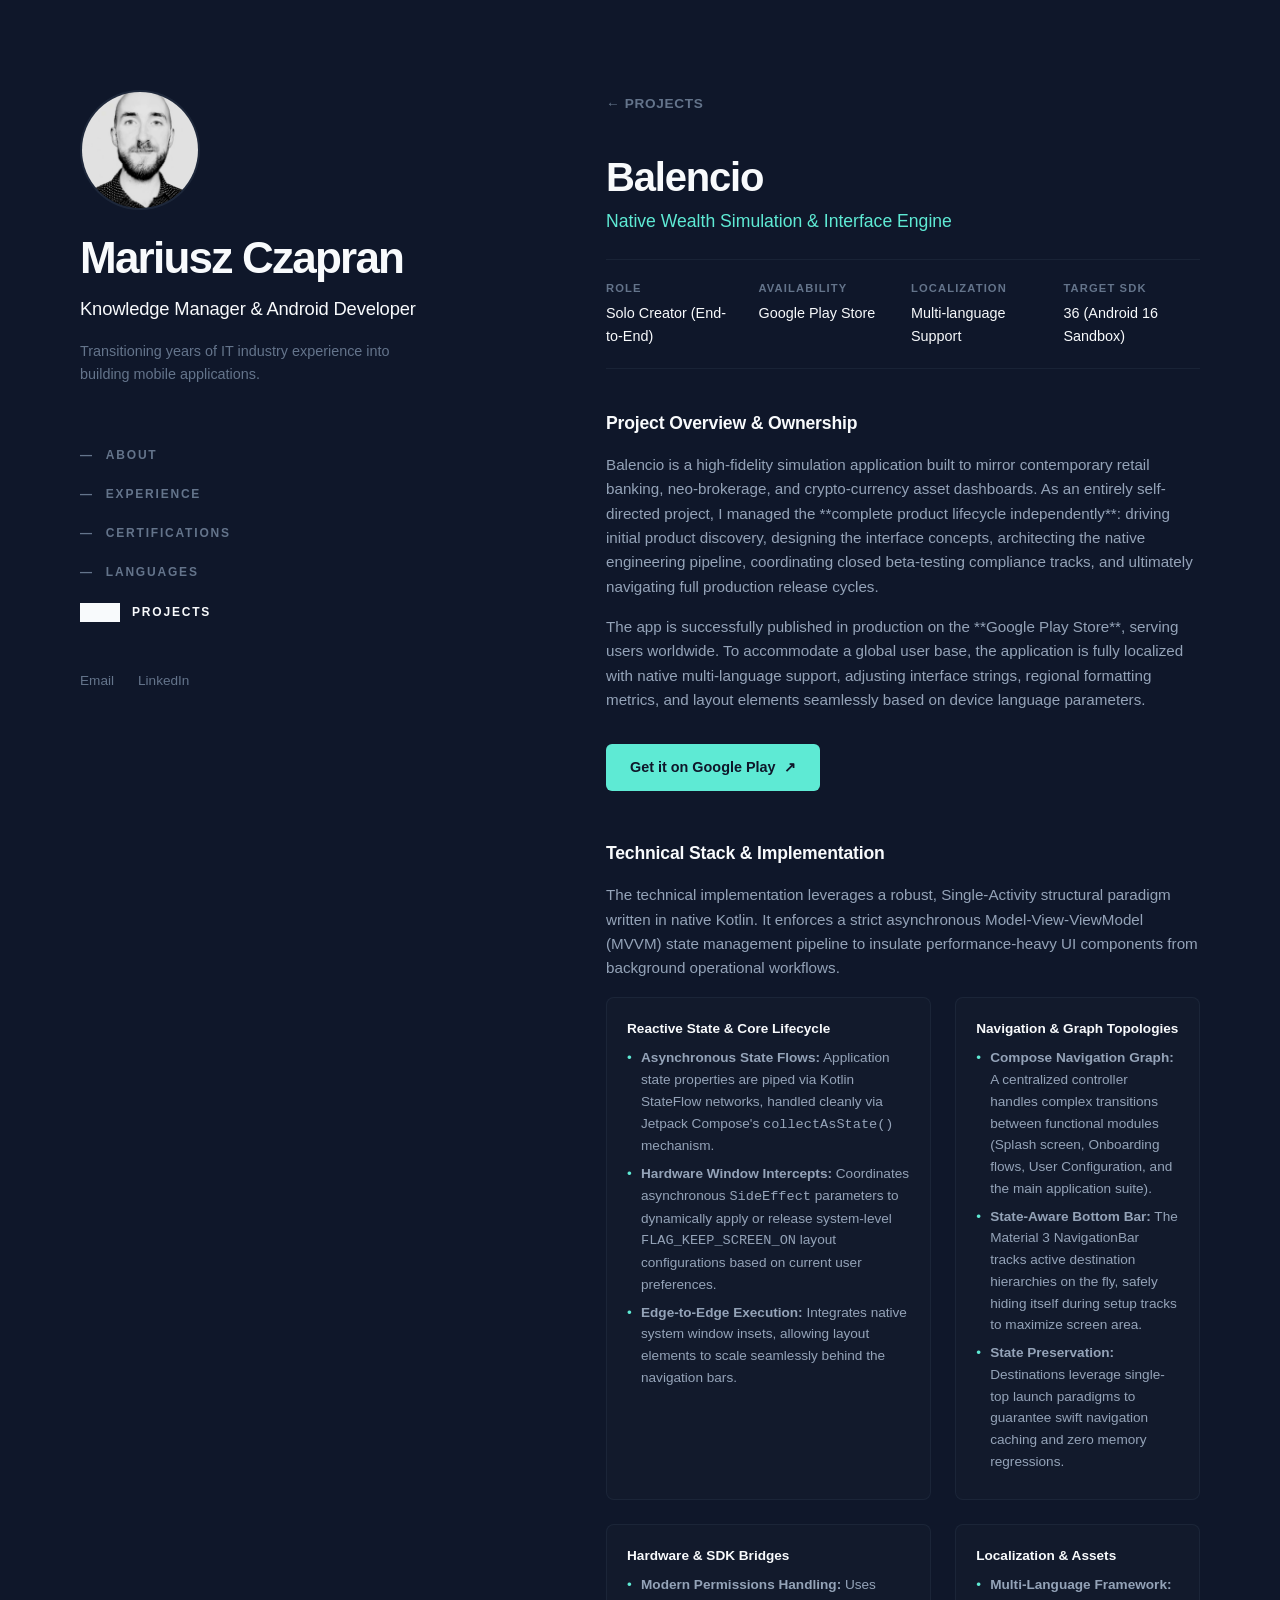
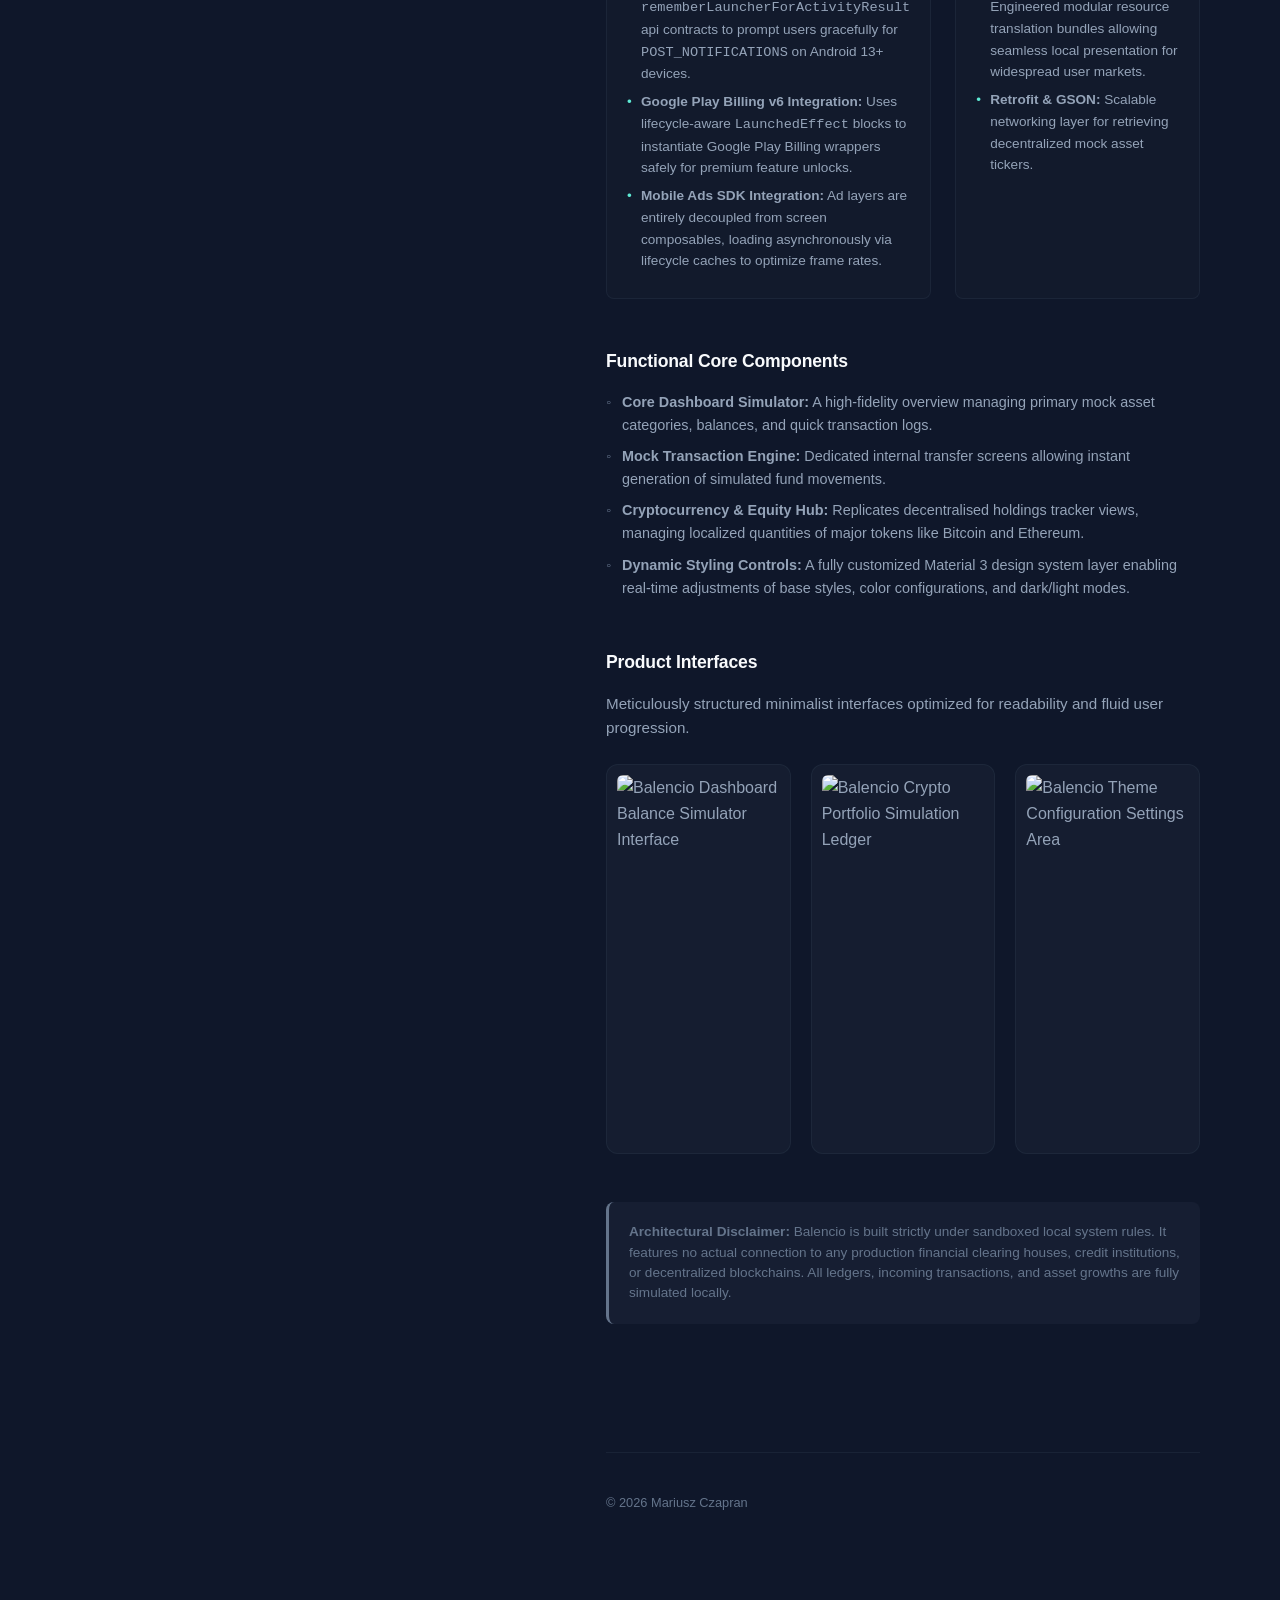
==== commit 65892349: "Update balencio.html" ====
--- a/balencio.html
+++ b/balencio.html
@@ -38,7 +38,7 @@
         }
         .meta-details-grid {
             display: grid;
-            grid-template-columns: repeat(3, 1fr);
+            grid-template-columns: repeat(4, 1fr);
             gap: 16px;
             padding: 20px 0;
             border-top: 1px solid var(--border-color);
@@ -134,8 +134,26 @@
             position: absolute;
             left: 0;
         }
+        .play-store-btn {
+            display: inline-flex;
+            align-items: center;
+            gap: 8px;
+            color: var(--bg-color);
+            background-color: var(--accent-color);
+            text-decoration: none;
+            font-size: 0.9rem;
+            font-weight: 600;
+            padding: 12px 24px;
+            border-radius: 6px;
+            margin-top: 16px;
+            transition: all 0.2s ease;
+        }
+        .play-store-btn:hover {
+            opacity: 0.9;
+            transform: translateY(-2px);
+        }
         @media (max-width: 900px) {
-            .meta-details-grid { grid-template-columns: 1fr; gap: 20px; }
+            .meta-details-grid { grid-template-columns: 1fr 1fr; gap: 20px; }
             .tech-spec-grid { grid-template-columns: 1fr; }
             .screenshot-gallery { grid-template-columns: 1fr; }
         }
@@ -143,7 +161,6 @@
 </head>
 <body>
     <div class="container">
-        <!-- LEFT COLUMN: Fixed Header & Navigation -->
         <header class="left-column">
             <div class="header-main-content">
                 <div class="profile-photo-container">
@@ -168,7 +185,6 @@
             </div>
         </header>
 
-        <!-- RIGHT COLUMN: Case Study Presentation -->
         <main class="right-column">
             <div>
                 <a href="index.html#projects" class="project-back-link">← PROJECTS</a>
@@ -177,84 +193,87 @@
                 
                 <div class="meta-details-grid">
                     <div class="meta-item">
-                        <h4>Platform / Architecture</h4>
-                        <p>Android Mobile / MVVM</p>
+                        <h4>Role</h4>
+                        <p>Solo Creator (End-to-End)</p>
                     </div>
                     <div class="meta-item">
-                        <h4>UI Framework</h4>
-                        <p>Jetpack Compose (Material 3)</p>
+                        <h4>Availability</h4>
+                        <p>Google Play Store</p>
+                    </div>
+                    <div class="meta-item">
+                        <h4>Localization</h4>
+                        <p>Multi-language Support</p>
                     </div>
                     <div class="meta-item">
                         <h4>Target SDK</h4>
-                        <p>36 (Android 16 API Sandbox)</p>
-                    </div>
-                </div>
-
-                <!-- PURPOSE & OVERVIEW -->
+                        <p>36 (Android 16 Sandbox)</p>
+                    </div>
+                </div>
+
                 <div class="project-section">
-                    <h3>Application Purpose & Scope</h3>
+                    <h3>Project Overview & Ownership</h3>
                     <p>
-                        Balencio is a high-fidelity sandbox simulation application tailored to model modern retail banking, neo-brokerage, and cryptocurrency portfolio interfaces. Designed exclusively for entertainment, configuration testing, and user-experience research, it offers users a secure, localized dashboard to monitor simulated high-net-worth profiles, cash flow transaction sheets, and mock asset holdings without financial risk.
+                        Balencio is a high-fidelity simulation application built to mirror contemporary retail banking, neo-brokerage, and crypto-currency asset dashboards. As an entirely self-directed project, I managed the **complete product lifecycle independently**: driving initial product discovery, designing the interface concepts, architecting the native engineering pipeline, coordinating closed beta-testing compliance tracks, and ultimately navigating full production release cycles.
                     </p>
                     <p>
-                        The core objective of the project was to create a flawless financial UI that responds dynamically to user inputs. It translates complex dashboard states into interactive sub-menus for balance modification, decentralized ledger views, and mock stock trends while using strict internal data management to isolate simulations from actual banking APIs or payment networks.
+                        The app is successfully published in production on the **Google Play Store**, serving users worldwide. To accommodate a global user base, the application is fully localized with native multi-language support, adjusting interface strings, regional formatting metrics, and layout elements seamlessly based on device language parameters.
                     </p>
-                </div>
-
-                <!-- TECHNICAL ARCHITECTURE Breakdown from Source Code -->
+                    <a href="https://play.google.com/store" target="_blank" class="play-store-btn">
+                        Get it on Google Play <span>↗</span>
+                    </a>
+                </div>
+
                 <div class="project-section">
                     <h3>Technical Stack & Implementation</h3>
                     <p>
-                        The codebase is written in native Kotlin utilizing a Single-Activity structural model powered by an asynchronous MVVM (Model-View-ViewModel) state production chain. By leveraging declarative architectures, system constraints like hardware flags and permissions run concurrently without blocking UI updates.
+                        The technical implementation leverages a robust, Single-Activity structural paradigm written in native Kotlin. It enforces a strict asynchronous Model-View-ViewModel (MVVM) state management pipeline to insulate performance-heavy UI components from background operational workflows.
                     </p>
 
                     <div class="tech-spec-grid">
                         <div class="spec-card">
                             <h5>Reactive State & Core Lifecycle</h5>
                             <ul>
-                                <li><strong>Asynchronous State Flows:</strong> ViewStates are handled via decoupled Kotlin StateFlow pipes, collected safely inside Compose lifecycles using <code>collectAsState()</code>.</li>
-                                <li><strong>Hardware Window Intercepts:</strong> Implements asynchronous <code>SideEffect</code> parameters to dynamically lock or unlock system-level <code>FLAG_KEEP_SCREEN_ON</code> layout configurations based on current user preferences.</li>
-                                <li><strong>Edge-to-Edge Compilation:</strong> Implements native window insets to allow the UI shell to utilize full screen displays.</li>
+                                <li><strong>Asynchronous State Flows:</strong> Application state properties are piped via Kotlin StateFlow networks, handled cleanly via Jetpack Compose's <code>collectAsState()</code> mechanism.</li>
+                                <li><strong>Hardware Window Intercepts:</strong> Coordinates asynchronous <code>SideEffect</code> parameters to dynamically apply or release system-level <code>FLAG_KEEP_SCREEN_ON</code> layout configurations based on current user preferences.</li>
+                                <li><strong>Edge-to-Edge Execution:</strong> Integrates native system window insets, allowing layout elements to scale seamlessly behind the navigation bars.</li>
                             </ul>
                         </div>
                         <div class="spec-card">
                             <h5>Navigation & Graph Topologies</h5>
                             <ul>
-                                <li><strong>Compose Navigation Graph:</strong> A centralized navigation host handles seamless switching between functional layers (Splash, Onboarding Intro, Configuration, and the core app).</li>
-                                <li><strong>State-Aware Bottom Bar:</strong> The Material 3 NavigationBar tracks the backstack destination hierarchy in real time, intelligently hiding itself during onboarding screens and showing itself automatically on main views.</li>
-                                <li><strong>State Preservation:</strong> Navigation targets use single-top launching parameters and backstack state restoration to prevent memory leakage or view re-initialization.</li>
+                                <li><strong>Compose Navigation Graph:</strong> A centralized controller handles complex transitions between functional modules (Splash screen, Onboarding flows, User Configuration, and the main application suite).</li>
+                                <li><strong>State-Aware Bottom Bar:</strong> The Material 3 NavigationBar tracks active destination hierarchies on the fly, safely hiding itself during setup tracks to maximize screen area.</li>
+                                <li><strong>State Preservation:</strong> Destinations leverage single-top launch paradigms to guarantee swift navigation caching and zero memory regressions.</li>
                             </ul>
                         </div>
                         <div class="spec-card">
                             <h5>Hardware & SDK Bridges</h5>
                             <ul>
-                                <li><strong>Modern Permissions Handling:</strong> Uses <code>rememberLauncherForActivityResult</code> coupled with contracts to cleanly prompt users for <code>POST_NOTIFICATIONS</code> on Android 13+ devices.</li>
-                                <li><strong>Google Play Billing v6 Integration:</strong> Uses lifecycle-aware <code>LaunchedEffect</code> blocks to instantiate Google Play Billing wrappers safely for premium in-app purchase processing.</li>
-                                <li><strong>Mobile Ads SDK Integration:</strong> Ad components are decoupled from UI elements, initializing asynchronously on app launch to manage interstitial caches cleanly.</li>
+                                <li><strong>Modern Permissions Handling:</strong> Uses <code>rememberLauncherForActivityResult</code> api contracts to prompt users gracefully for <code>POST_NOTIFICATIONS</code> on Android 13+ devices.</li>
+                                <li><strong>Google Play Billing v6 Integration:</strong> Uses lifecycle-aware <code>LaunchedEffect</code> blocks to instantiate Google Play Billing wrappers safely for premium feature unlocks.</li>
+                                <li><strong>Mobile Ads SDK Integration:</strong> Ad layers are entirely decoupled from screen composables, loading asynchronously via lifecycle caches to optimize frame rates.</li>
                             </ul>
                         </div>
                         <div class="spec-card">
-                            <h5>Data Interceptors</h5>
+                            <h5>Localization & Assets</h5>
                             <ul>
-                                <li><strong>Retrofit & GSON Pipelines:</strong> Engineered clean API adapters for network queries.</li>
-                                <li><strong>Coil Engine:</strong> Native background workers fetch and render asset logos without causing layout frame drops.</li>
+                                <li><strong>Multi-Language Framework:</strong> Engineered modular resource translation bundles allowing seamless local presentation for widespread user markets.</li>
+                                <li><strong>Retrofit & GSON:</strong> Scalable networking layer for retrieving decentralized mock asset tickers.</li>
                             </ul>
                         </div>
                     </div>
                 </div>
 
-                <!-- FUNCTIONAL FEATURE MODULES -->
                 <div class="project-section">
                     <h3>Functional Core Components</h3>
                     <ul class="role-bullets">
-                        <li><strong>Core Dashboard Simulator:</strong> A high-fidelity banking overview tracking primary account ledgers, quick actions, and customizable user data profiles.</li>
-                        <li><strong>Mock Transaction Engine:</strong> Dedicated internal transfer interfaces that accept user-defined parameters to immediately append mock balances.</li>
-                        <li><strong>Cryptocurrency & Equity Hub:</strong> Replicates decentralised holding portfolios to display custom quantities of tokens like Bitcoin and Ethereum.</li>
-                        <li><strong>Dynamic Theme Engine:</strong> A customizable Material 3 theme layer that dynamically swaps base parameters, light/dark modes, and primary color schemes on the fly.</li>
+                        <li><strong>Core Dashboard Simulator:</strong> A high-fidelity overview managing primary mock asset categories, balances, and quick transaction logs.</li>
+                        <li><strong>Mock Transaction Engine:</strong> Dedicated internal transfer screens allowing instant generation of simulated fund movements.</li>
+                        <li><strong>Cryptocurrency & Equity Hub:</strong> Replicates decentralised holdings tracker views, managing localized quantities of major tokens like Bitcoin and Ethereum.</li>
+                        <li><strong>Dynamic Styling Controls:</strong> A fully customized Material 3 design system layer enabling real-time adjustments of base styles, color configurations, and dark/light modes.</li>
                     </ul>
                 </div>
 
-                <!-- GRAPHICAL INTERFACE SCREENSHOTS -->
                 <div class="project-section">
                     <h3>Product Interfaces</h3>
                     <p>Meticulously structured minimalist interfaces optimized for readability and fluid user progression.</p>
@@ -280,7 +299,6 @@
 
             </div>
 
-            <!-- FOOTER -->
             <footer class="site-footer">
                 <p>© 2026 Mariusz Czapran</p>
             </footer>
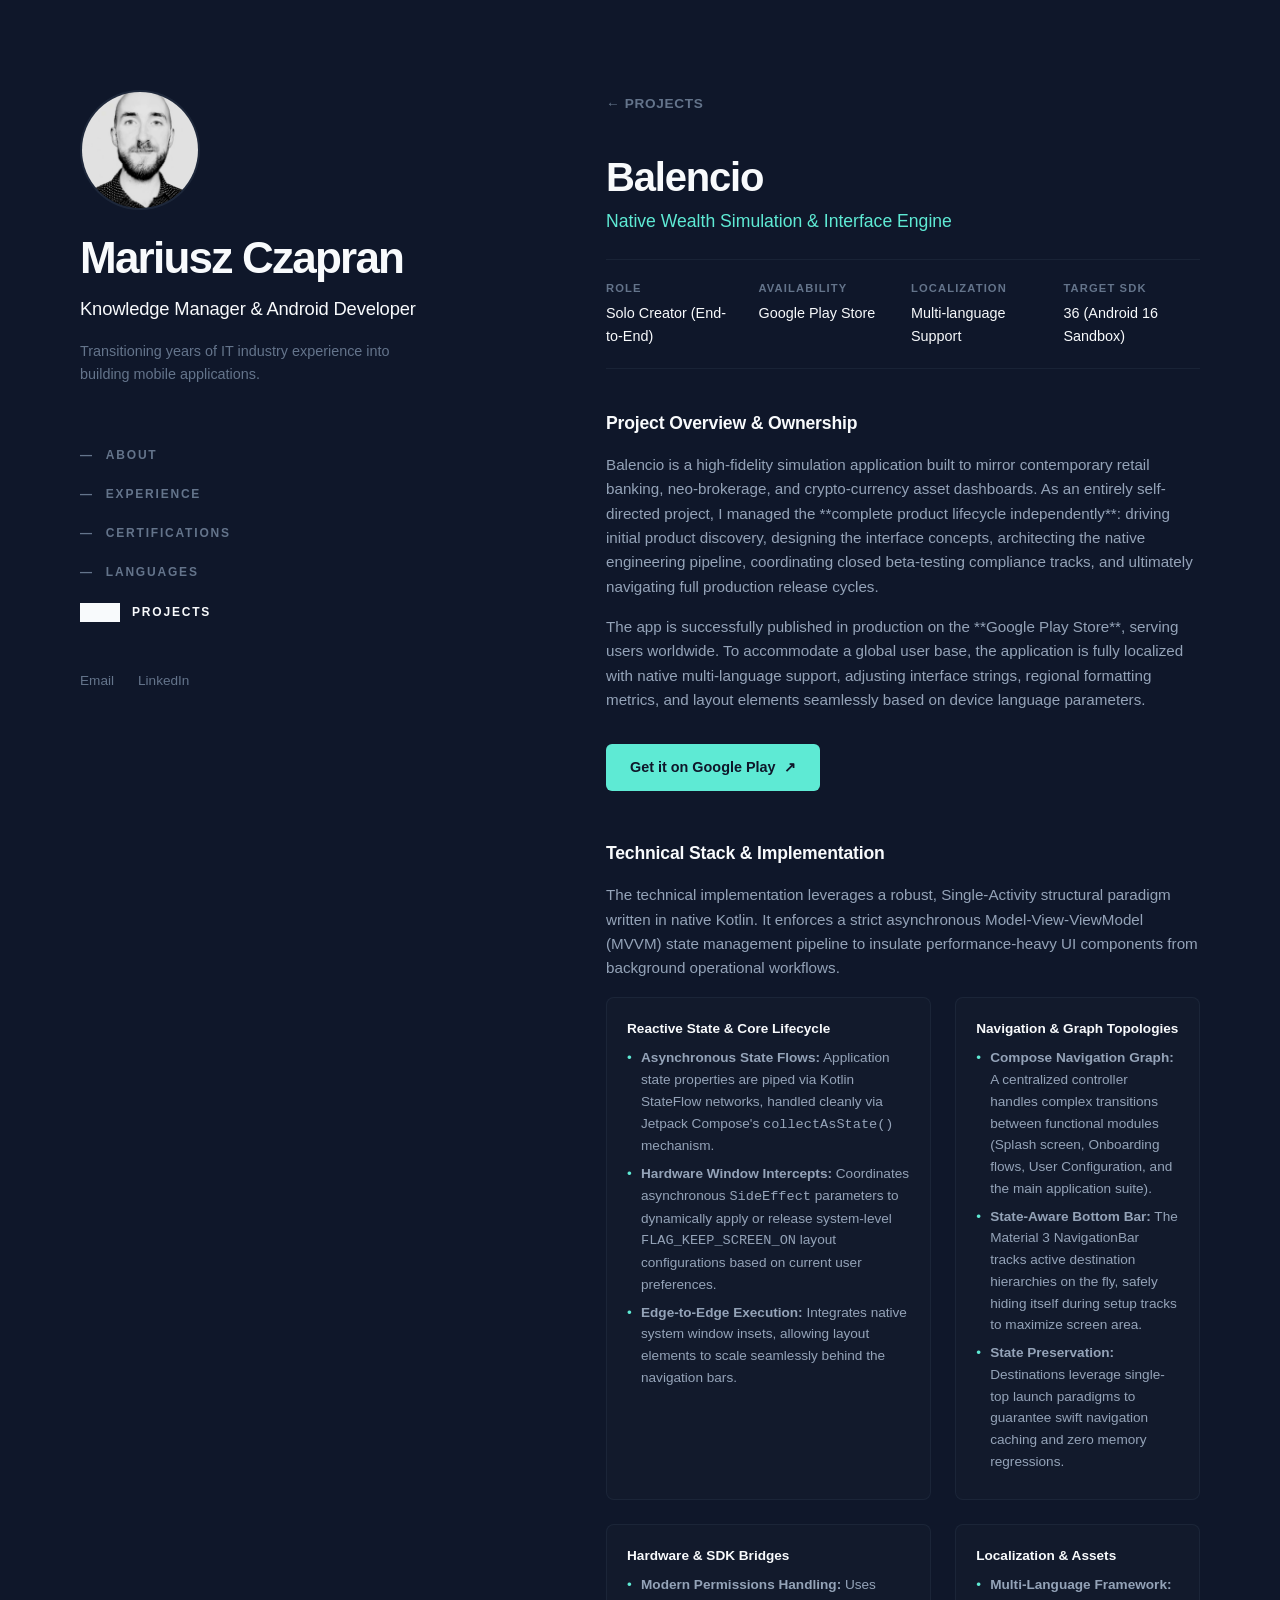
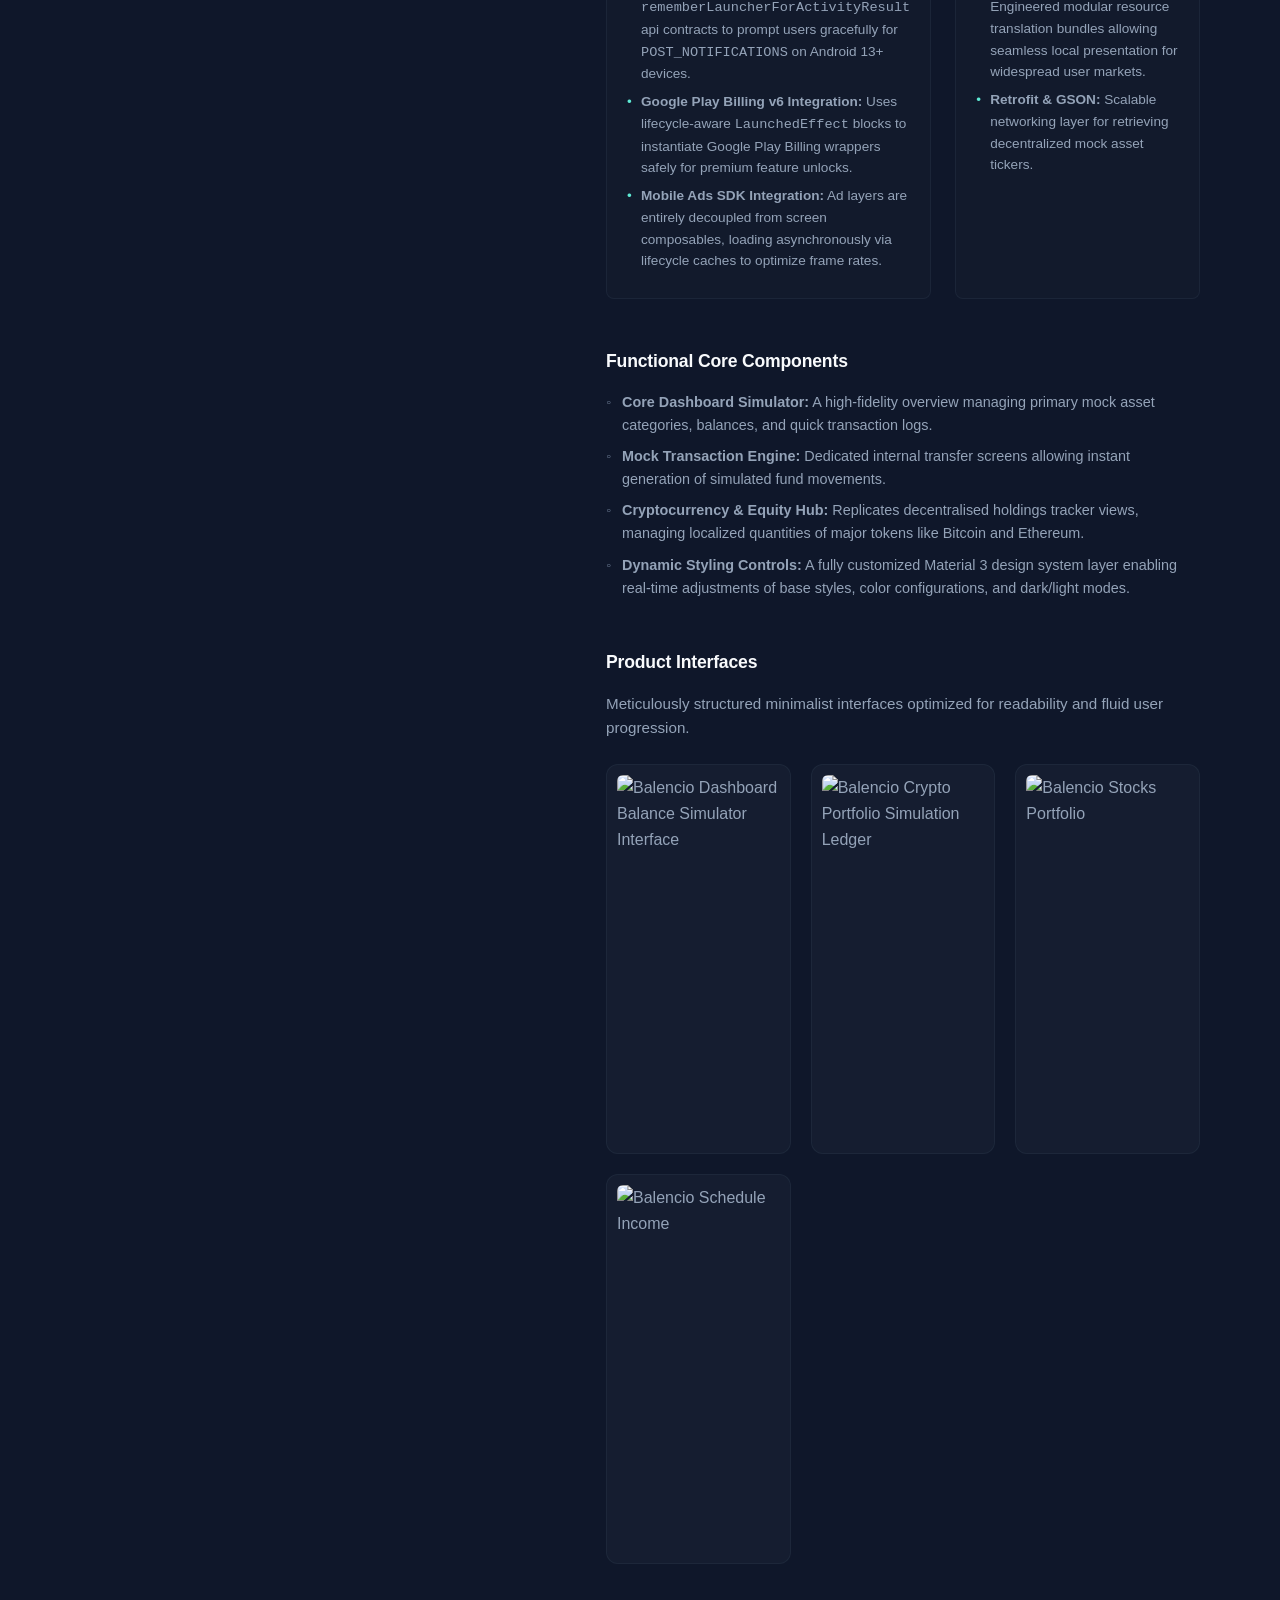
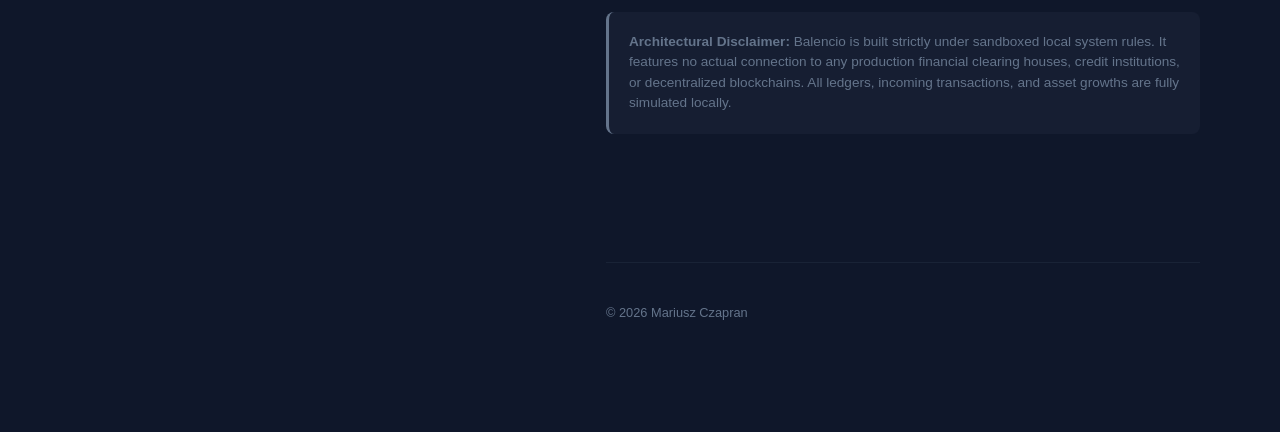
==== commit 824ef2f3: "Update balencio.html" ====
--- a/balencio.html
+++ b/balencio.html
@@ -280,13 +280,16 @@
                     
                     <div class="screenshot-gallery">
                         <div class="screenshot-frame">
-                            <img src="balencio_screen1.jpg" alt="Balencio Dashboard Balance Simulator Interface">
+                            <img src="balencio_screen1.png" alt="Balencio Dashboard Balance Simulator Interface">
                         </div>
                         <div class="screenshot-frame">
-                            <img src="balencio_screen2.jpg" alt="Balencio Crypto Portfolio Simulation Ledger">
+                            <img src="balencio_screen4.png" alt="Balencio Crypto Portfolio Simulation Ledger">
                         </div>
                         <div class="screenshot-frame">
-                            <img src="balencio_screen3.jpg" alt="Balencio Theme Configuration Settings Area">
+                            <img src="balencio_screen3.png" alt="Balencio Stocks Portfolio">
+                        </div>
+                         <div class="screenshot-frame">
+                            <img src="balencio_screen2.png" alt="Balencio Schedule Income">
                         </div>
                     </div>
                 </div>
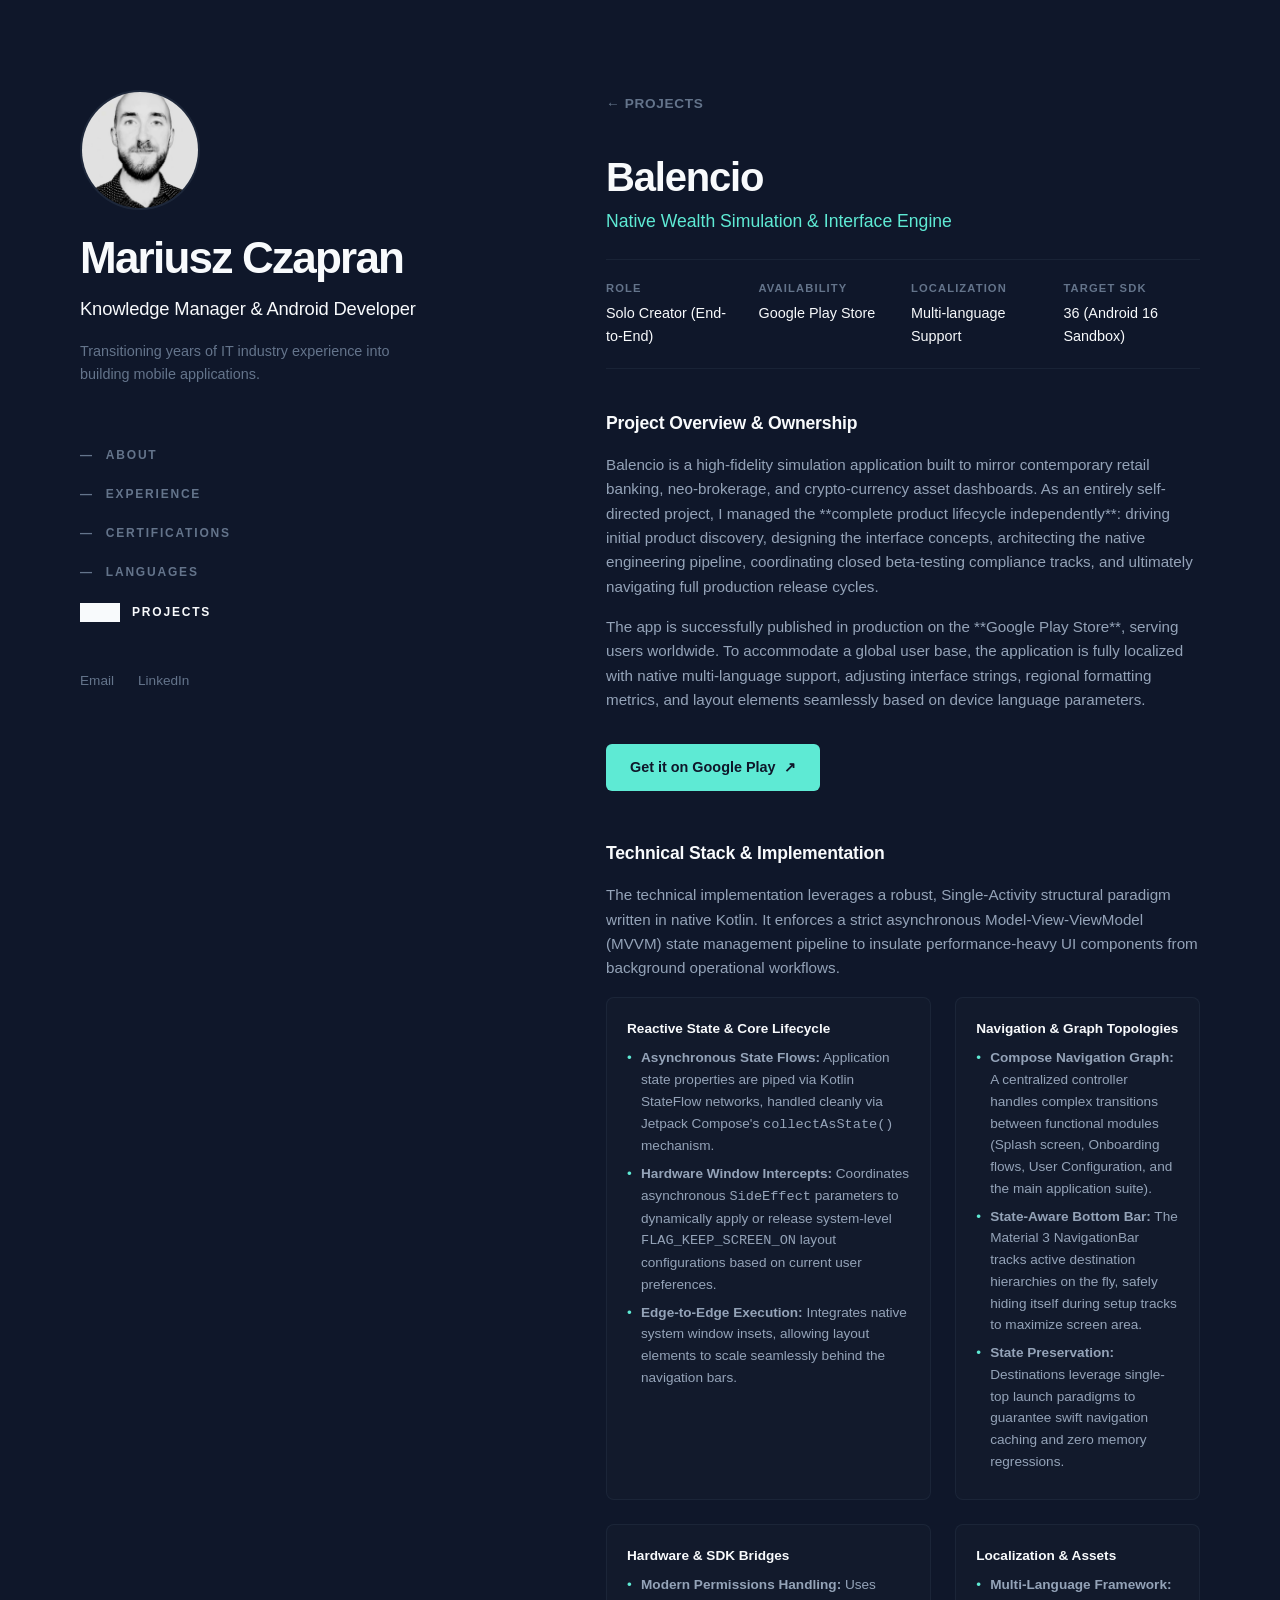
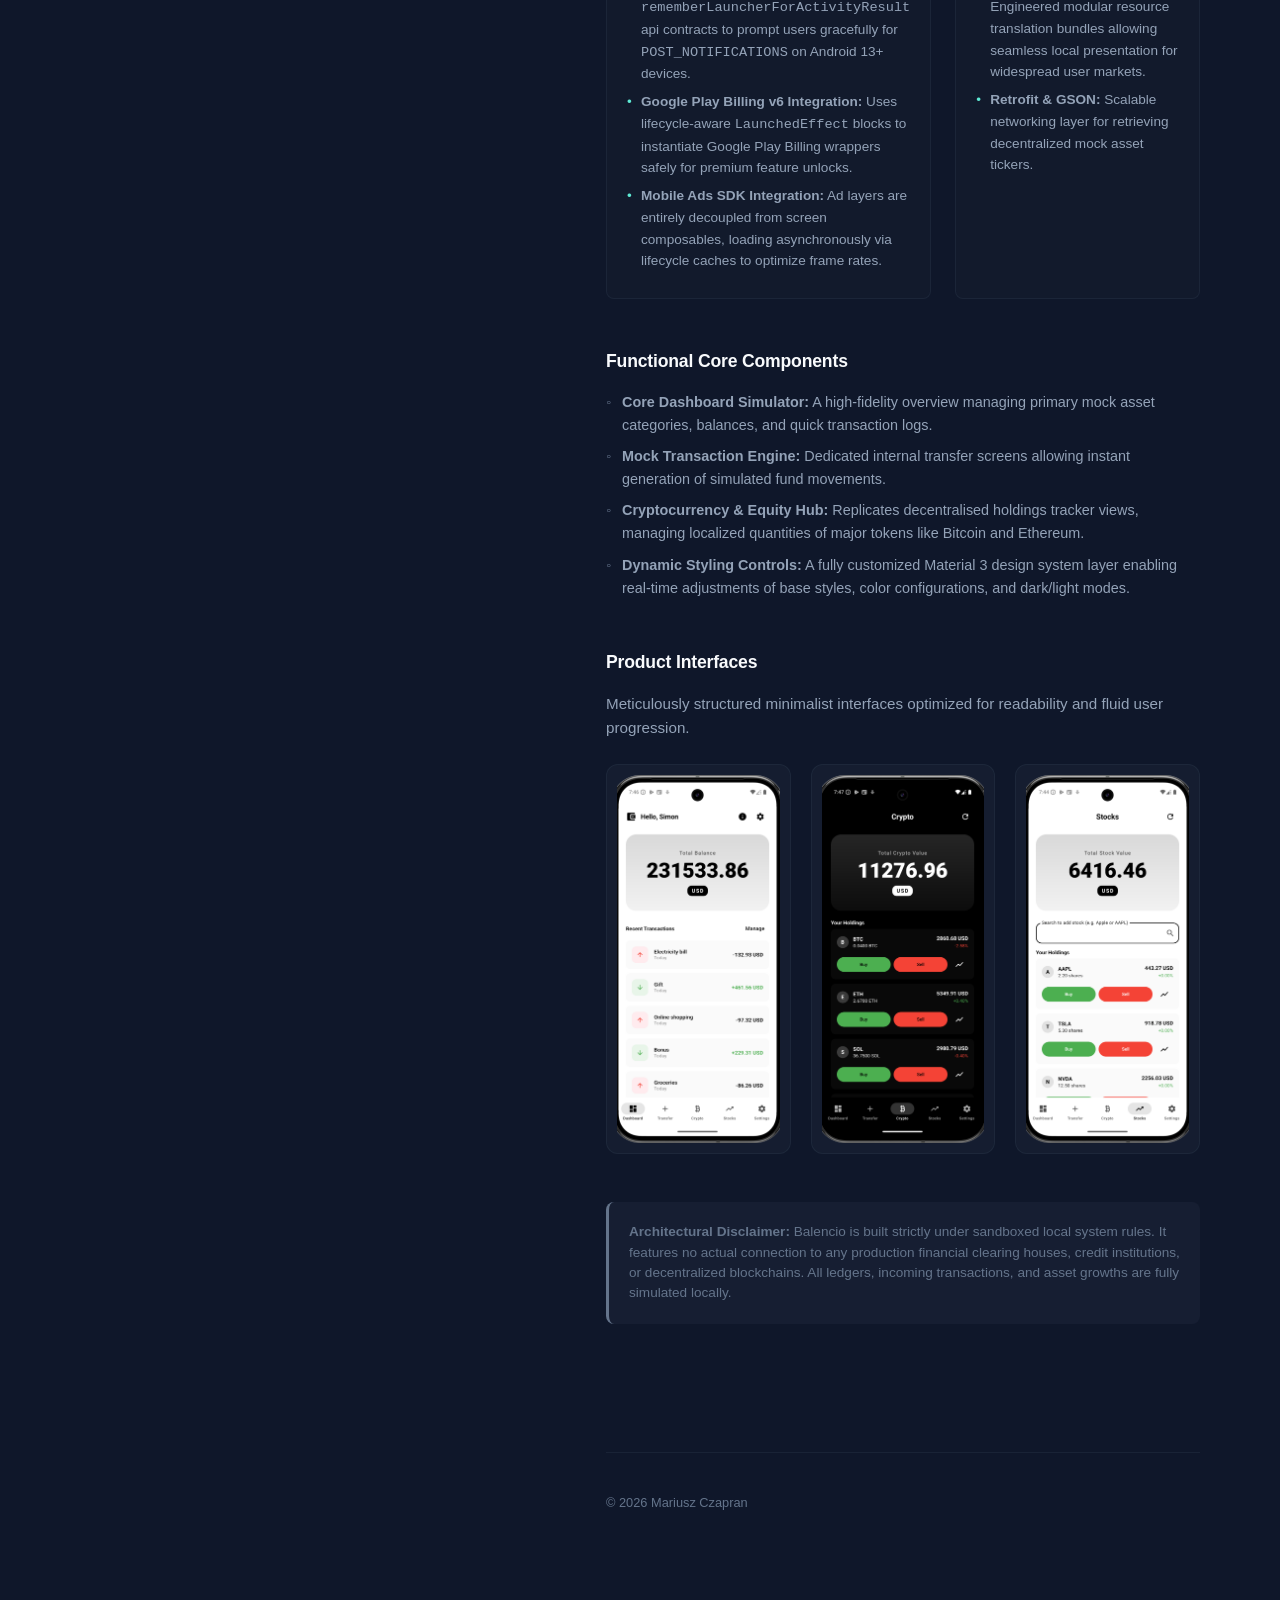
==== commit d6035068: "Update balencio.html" ====
--- a/balencio.html
+++ b/balencio.html
@@ -218,7 +218,7 @@
                     <p>
                         The app is successfully published in production on the **Google Play Store**, serving users worldwide. To accommodate a global user base, the application is fully localized with native multi-language support, adjusting interface strings, regional formatting metrics, and layout elements seamlessly based on device language parameters.
                     </p>
-                    <a href="https://play.google.com/store" target="_blank" class="play-store-btn">
+                    <a href="https://play.google.com/store/apps/details?id=com.balencio.app" target="_blank" class="play-store-btn">
                         Get it on Google Play <span>↗</span>
                     </a>
                 </div>
@@ -288,9 +288,6 @@
                         <div class="screenshot-frame">
                             <img src="balencio_screen3.png" alt="Balencio Stocks Portfolio">
                         </div>
-                         <div class="screenshot-frame">
-                            <img src="balencio_screen2.png" alt="Balencio Schedule Income">
-                        </div>
                     </div>
                 </div>
 
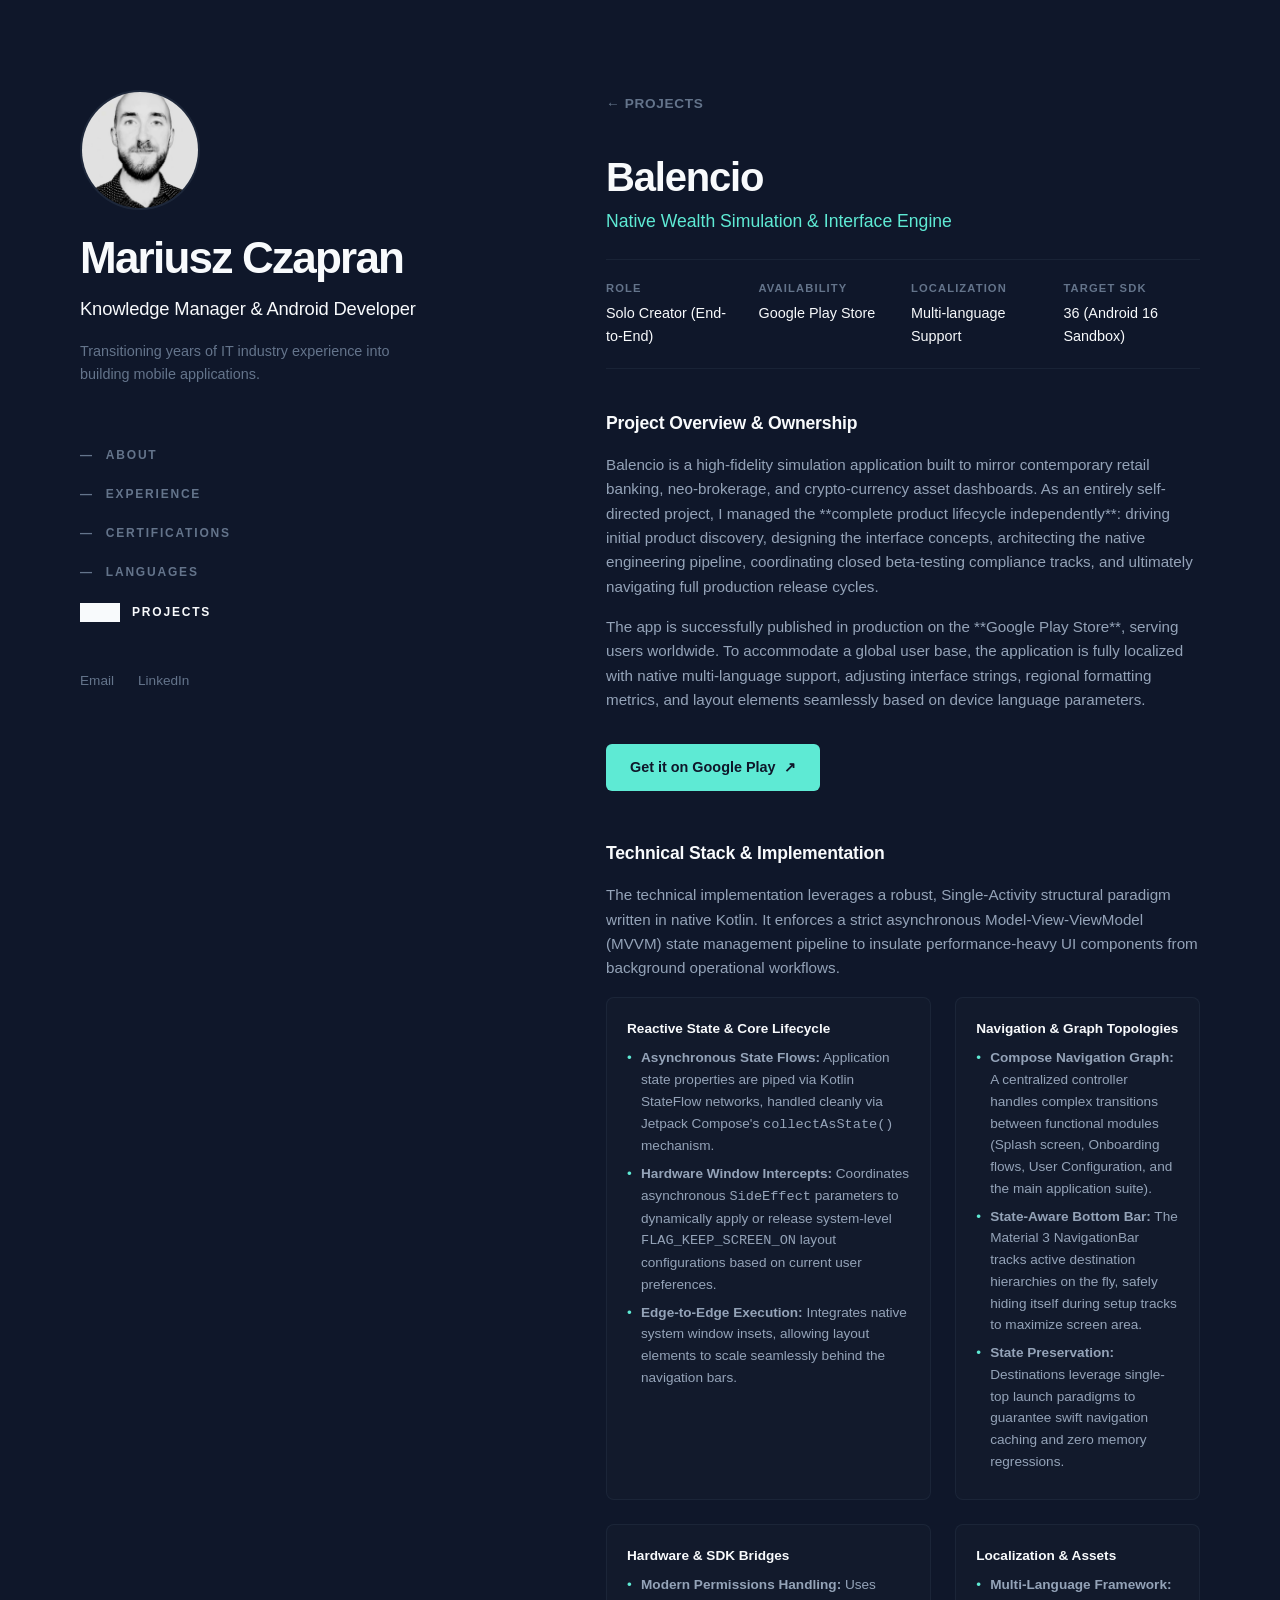
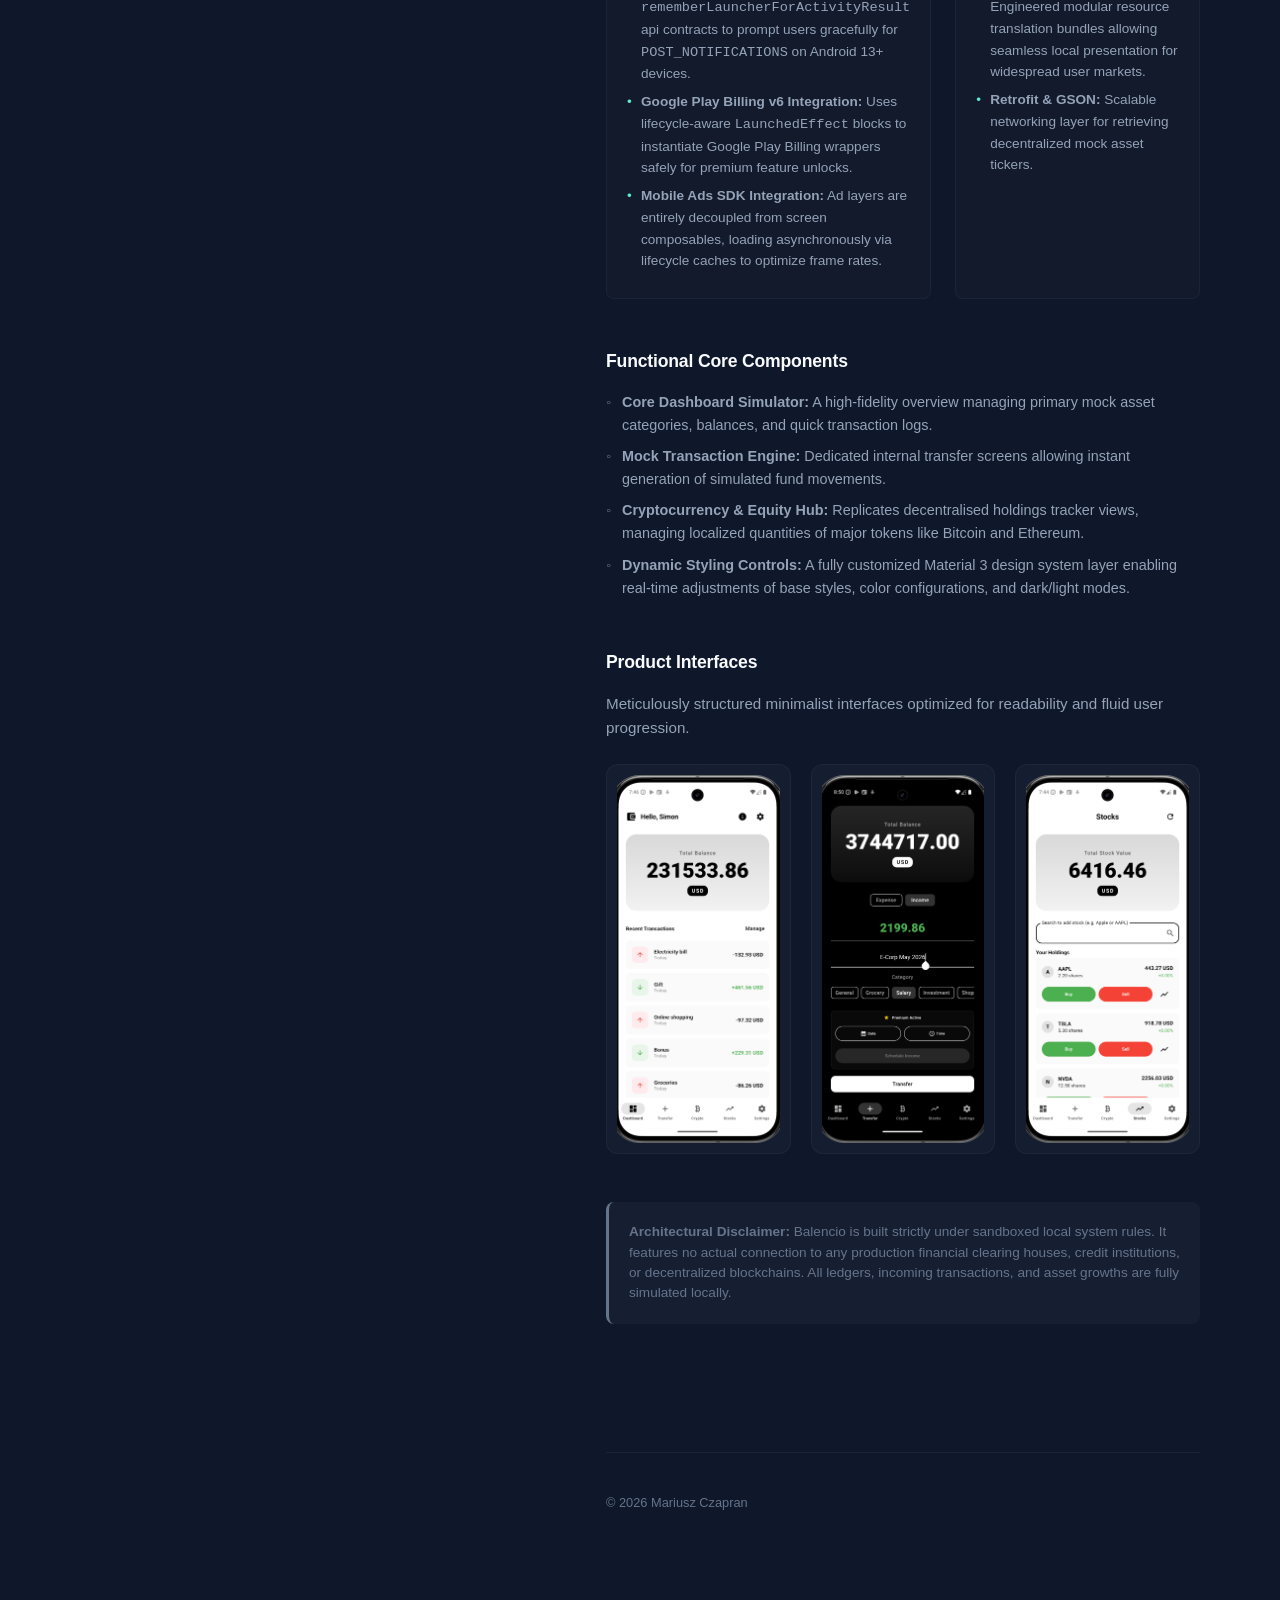
==== commit a07ed3c2: "Update balencio.html" ====
--- a/balencio.html
+++ b/balencio.html
@@ -283,7 +283,7 @@
                             <img src="balencio_screen1.png" alt="Balencio Dashboard Balance Simulator Interface">
                         </div>
                         <div class="screenshot-frame">
-                            <img src="balencio_screen4.png" alt="Balencio Crypto Portfolio Simulation Ledger">
+                            <img src="balencio_screen5.png" alt="Balencio Schedule Income">
                         </div>
                         <div class="screenshot-frame">
                             <img src="balencio_screen3.png" alt="Balencio Stocks Portfolio">
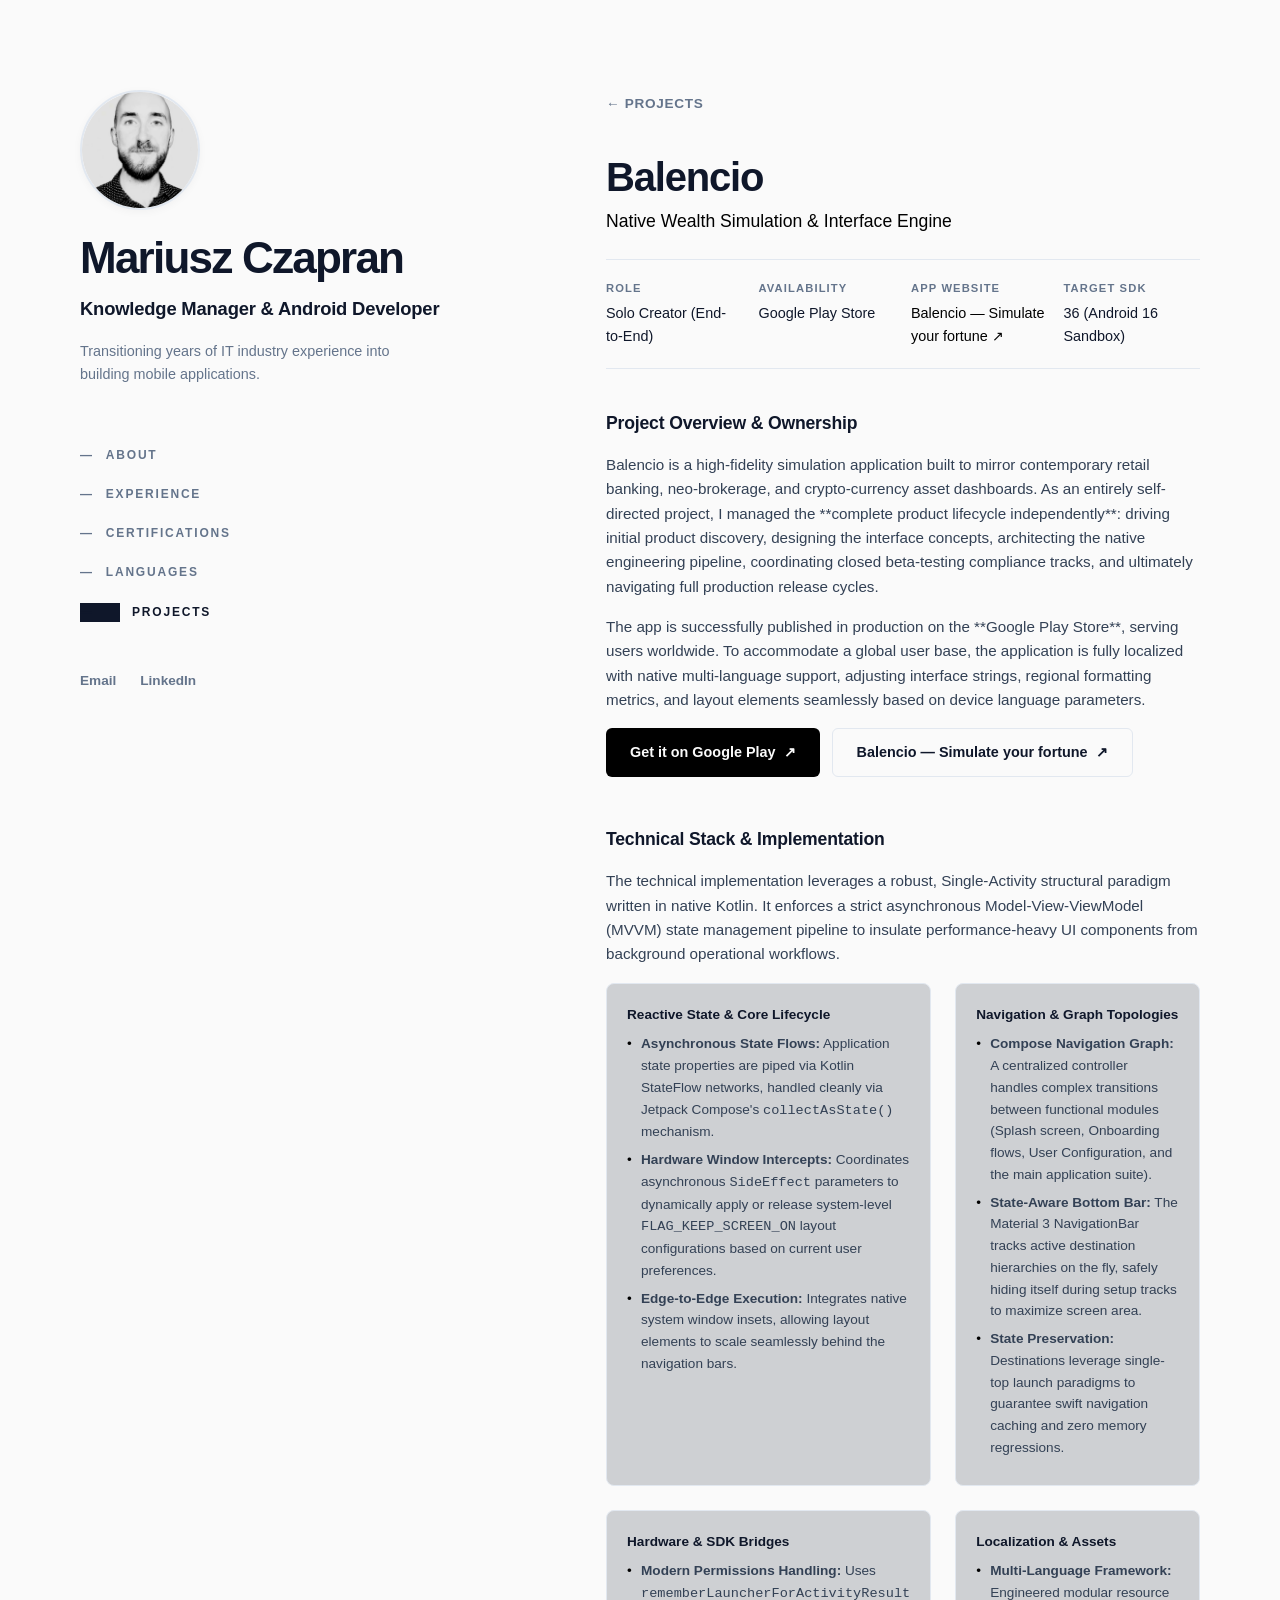
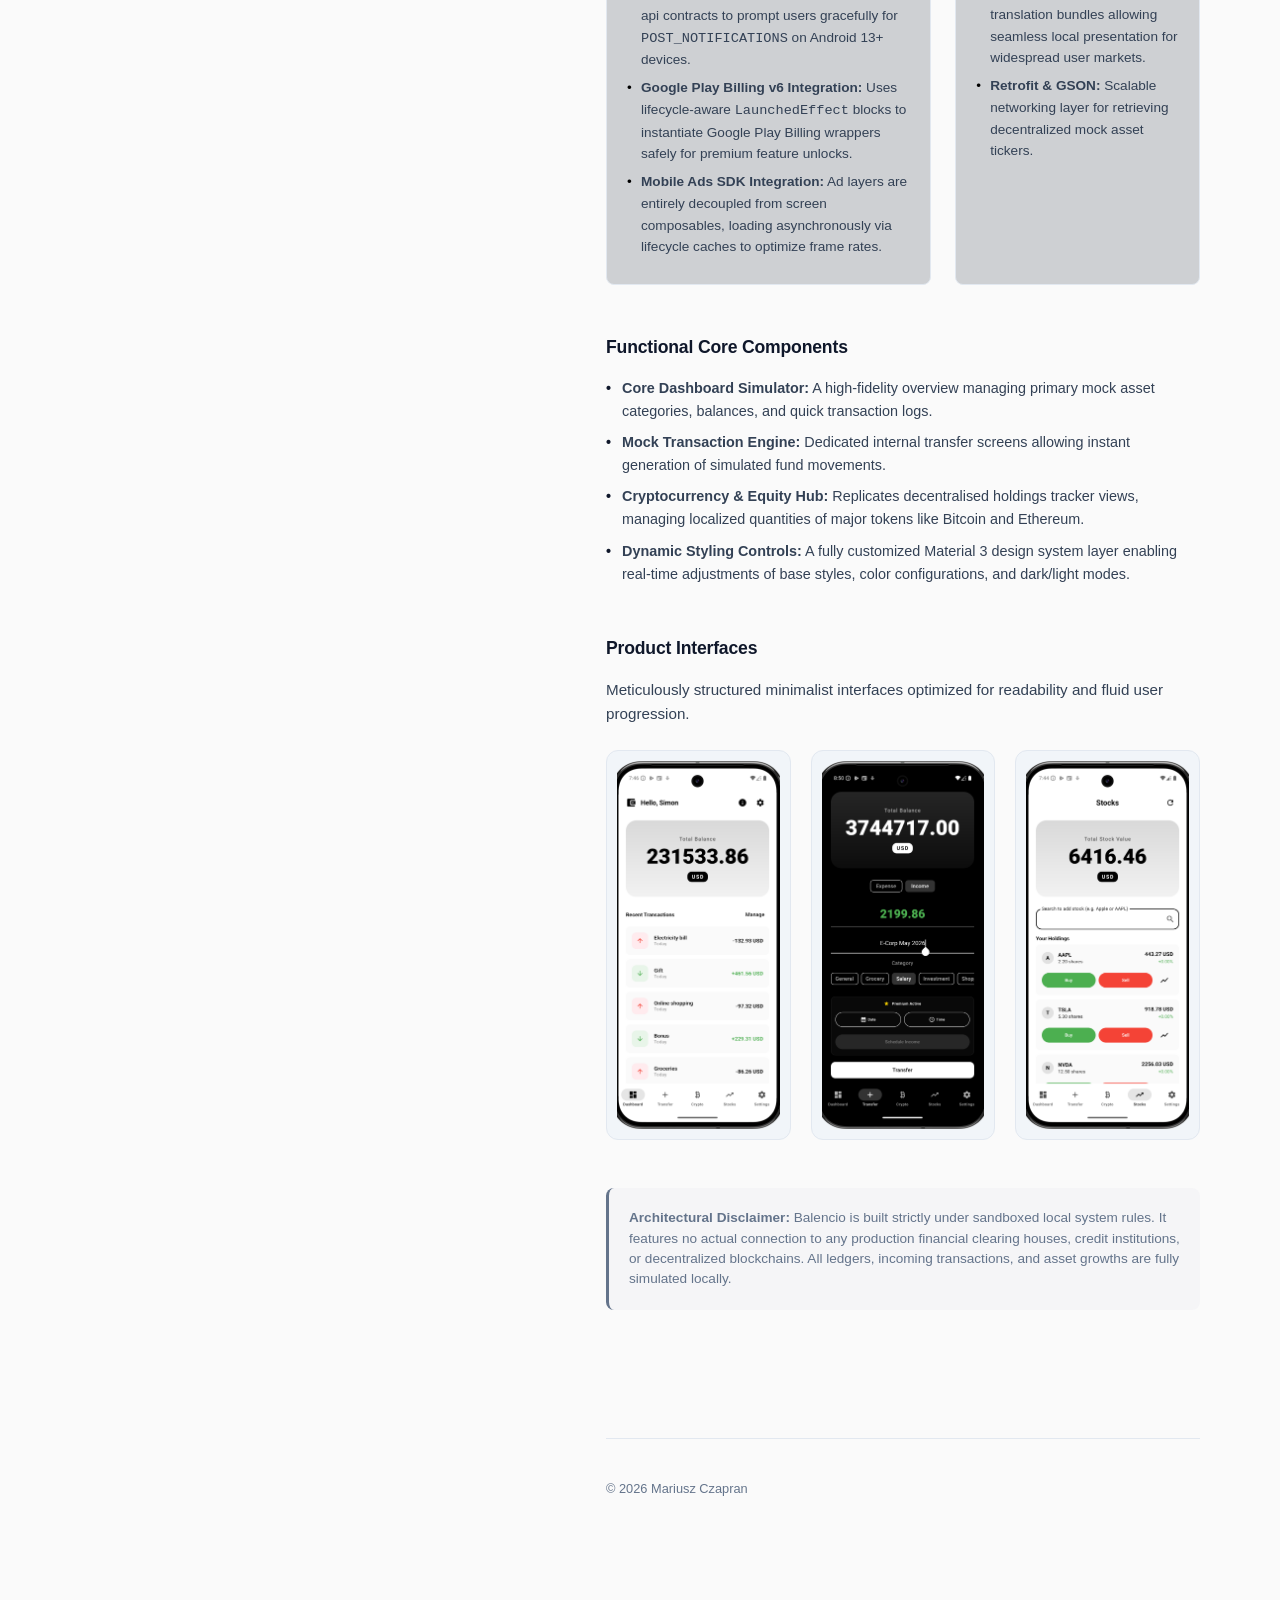
==== commit d21d3119: "Update balencio.html" ====
--- a/balencio.html
+++ b/balencio.html
@@ -3,7 +3,7 @@
 <head>
     <meta charset="UTF-8">
     <meta name="viewport" content="width=device-width, initial-scale=1.0">
-    <title>Balencio — Project Case Study</title>
+    <title>Balencio — Simulate your fortune</title>
     <link rel="stylesheet" href="style.css">
     <style>
         /* Project Page Specific Layout Overrides */
@@ -52,10 +52,19 @@
             color: var(--text-muted);
             margin-bottom: 4px;
         }
-        .meta-item p {
+        .meta-item p, .meta-item a {
             font-size: 0.9rem;
             color: var(--text-primary);
             font-weight: 500;
+        }
+        .meta-item a {
+            text-decoration: none;
+            color: var(--accent-color);
+            transition: opacity 0.2s ease;
+        }
+        .meta-item a:hover {
+            opacity: 0.8;
+            text-decoration: underline;
         }
         .project-section {
             margin-bottom: 48px;
@@ -134,6 +143,12 @@
             position: absolute;
             left: 0;
         }
+        .action-buttons {
+            display: flex;
+            gap: 12px;
+            flex-wrap: wrap;
+            margin-top: 16px;
+        }
         .play-store-btn {
             display: inline-flex;
             align-items: center;
@@ -145,11 +160,29 @@
             font-weight: 600;
             padding: 12px 24px;
             border-radius: 6px;
-            margin-top: 16px;
             transition: all 0.2s ease;
         }
         .play-store-btn:hover {
             opacity: 0.9;
+            transform: translateY(-2px);
+        }
+        .website-btn {
+            display: inline-flex;
+            align-items: center;
+            gap: 8px;
+            color: var(--text-primary);
+            background-color: transparent;
+            border: 1px solid var(--border-color);
+            text-decoration: none;
+            font-size: 0.9rem;
+            font-weight: 600;
+            padding: 12px 24px;
+            border-radius: 6px;
+            transition: all 0.2s ease;
+        }
+        .website-btn:hover {
+            border-color: var(--border-hover);
+            background-color: var(--card-hover);
             transform: translateY(-2px);
         }
         @media (max-width: 900px) {
@@ -201,8 +234,8 @@
                         <p>Google Play Store</p>
                     </div>
                     <div class="meta-item">
-                        <h4>Localization</h4>
-                        <p>Multi-language Support</p>
+                        <h4>App Website</h4>
+                        <p><a href="https://mariusz-czapran.github.io/balencio/" target="_blank">Balencio — Simulate your fortune ↗</a></p>
                     </div>
                     <div class="meta-item">
                         <h4>Target SDK</h4>
@@ -218,9 +251,14 @@
                     <p>
                         The app is successfully published in production on the **Google Play Store**, serving users worldwide. To accommodate a global user base, the application is fully localized with native multi-language support, adjusting interface strings, regional formatting metrics, and layout elements seamlessly based on device language parameters.
                     </p>
-                    <a href="https://play.google.com/store/apps/details?id=com.balencio.app" target="_blank" class="play-store-btn">
-                        Get it on Google Play <span>↗</span>
-                    </a>
+                    <div class="action-buttons">
+                        <a href="https://play.google.com/store/apps/details?id=com.balencio.app" target="_blank" class="play-store-btn">
+                            Get it on Google Play <span>↗</span>
+                        </a>
+                        <a href="https://mariusz-czapran.github.io/balencio/" target="_blank" class="website-btn">
+                            Balencio — Simulate your fortune <span>↗</span>
+                        </a>
+                    </div>
                 </div>
 
                 <div class="project-section">
--- a/style.css
+++ b/style.css
@@ -2,14 +2,16 @@
    1. DESIGN SYSTEM VARIABLES & RESET
    ========================================================================== */
 :root {
-    --bg-color: #0f172a;          /* Deep slate background */
-    --text-primary: #f8fafc;      /* Crisp white/light gray headings */
-    --text-secondary: #94a3b8;    /* Soft gray body text */
-    --text-muted: #64748b;        /* Low-contrast nav/metadata text */
-    --accent-color: #5eead4;      /* Modern teal spotlight color */
-    --card-hover: rgba(30, 41, 59, 0.4); 
-    --border-color: rgba(51, 65, 85, 0.3);
-    --border-hover: rgba(148, 163, 184, 0.2);
+    --bg-color: #fafafa;           /* Warm, soft off-white background */
+    --surface-color: #ffffff;      /* Pure white for elevated surfaces/cards */
+    --text-primary: #0f172a;      /* Deep obsidian slate for headings/primary text */
+    --text-secondary: #334155;    /* Muted charcoal for body copy */
+    --text-muted: #64748b;        /* Soft neutral gray for dates/metadata */
+    --accent-color: #000000;      /* Crisp solid black accent */
+    --accent-hover: #2563eb;      /* Subtle slate/blue pop for direct link hovers */
+    --card-hover: #f1f5f9;        /* Soft gray background highlight on hover */
+    --border-color: #e2e8f0;      /* Fine neutral border line */
+    --border-hover: #cbd5e1;      /* Crisp contrast border on interaction */
 }
 
 * {
@@ -63,7 +65,8 @@
     overflow: hidden;
     border: 2px solid var(--border-color);
     margin-bottom: 24px;
-    background-color: var(--card-hover);
+    background-color: var(--surface-color);
+    box-shadow: 0 2px 8px rgba(0, 0, 0, 0.04);
 }
 
 .profile-photo {
@@ -74,7 +77,7 @@
 
 .name {
     font-size: 2.75rem;
-    font-weight: 700;
+    font-weight: 800;
     color: var(--text-primary);
     letter-spacing: -0.04em;
     line-height: 1.1;
@@ -84,7 +87,7 @@
     font-size: 1.15rem;
     color: var(--text-primary);
     margin-top: 12px;
-    font-weight: 500;
+    font-weight: 600;
     letter-spacing: -0.01em;
 }
 
@@ -140,7 +143,7 @@
    3a. SIDEBAR SOCIAL LINKS (BELOW MENU)
    ========================================================================== */
 .sidebar-socials {
-    margin-top: 48px; /* Balanced spacing directly under the menu */
+    margin-top: 48px;
     display: flex;
     gap: 24px;
 }
@@ -149,7 +152,7 @@
     color: var(--text-muted);
     text-decoration: none;
     font-size: 0.85rem;
-    font-weight: 500;
+    font-weight: 600;
     transition: color 0.2s ease;
 }
 
@@ -165,11 +168,17 @@
     padding: 90px 0;
     display: flex;
     flex-direction: column;
-    gap: 80px; /* Clean breathing room between main content areas */
+    gap: 80px;
 }
 
 .content-section {
     scroll-margin-top: 90px;
+}
+
+.content-section p {
+    color: var(--text-secondary);
+    font-size: 0.98rem;
+    line-height: 1.7;
 }
 
 /* ==========================================================================
@@ -191,7 +200,7 @@
 .card:hover {
     background-color: var(--card-hover);
     border-color: var(--border-hover);
-    box-shadow: 0 4px 20px rgba(2, 6, 23, 0.2);
+    box-shadow: 0 4px 16px rgba(15, 23, 42, 0.04);
 }
 
 /* Non-link variant modifiers (Certifications & Languages) */
@@ -202,7 +211,7 @@
 /* Card Typography */
 .card-date {
     font-size: 0.75rem;
-    font-weight: 600;
+    font-weight: 700;
     text-transform: uppercase;
     letter-spacing: 0.05em;
     color: var(--text-muted);
@@ -211,7 +220,7 @@
 
 .card-content h3 {
     font-size: 1rem;
-    font-weight: 600;
+    font-weight: 700;
     color: var(--text-primary);
     display: flex;
     align-items: center;
@@ -256,10 +265,11 @@
 }
 
 .role-bullets li::before {
-    content: "◦";
+    content: "•";
     position: absolute;
     left: 0;
-    color: var(--text-muted);
+    color: var(--text-primary);
+    font-weight: bold;
 }
 
 /* Pill Badge Architecture */
@@ -273,11 +283,19 @@
 .tags span {
     font-family: ui-monospace, SFMono-Regular, Menlo, Monaco, Consolas, monospace;
     font-size: 0.75rem;
-    font-weight: 500;
-    color: var(--accent-color);
-    background-color: rgba(94, 234, 212, 0.1);
+    font-weight: 600;
+    color: var(--text-primary);
+    background-color: #e2e8f0;
+    border: 1px solid #cbd5e1;
     padding: 4px 10px;
     border-radius: 9999px;
+    transition: all 0.2s ease;
+}
+
+.card:hover .tags span {
+    background-color: var(--text-primary);
+    color: var(--surface-color);
+    border-color: var(--text-primary);
 }
 
 /* ==========================================================================
@@ -313,7 +331,7 @@
     }
 
     .header-main-content .nav-links {
-        display: none; /* Safely hides sticky desktop navigation paths on mobile views */
+        display: none;
     }
 
     .sidebar-socials {
@@ -331,13 +349,13 @@
         gap: 8px;
         padding: 16px 0;
     }
-    
+
     .card:hover {
         background-color: transparent;
         border-color: transparent;
         box-shadow: none;
     }
-    
+
     .tags {
         margin-top: 12px;
     }
